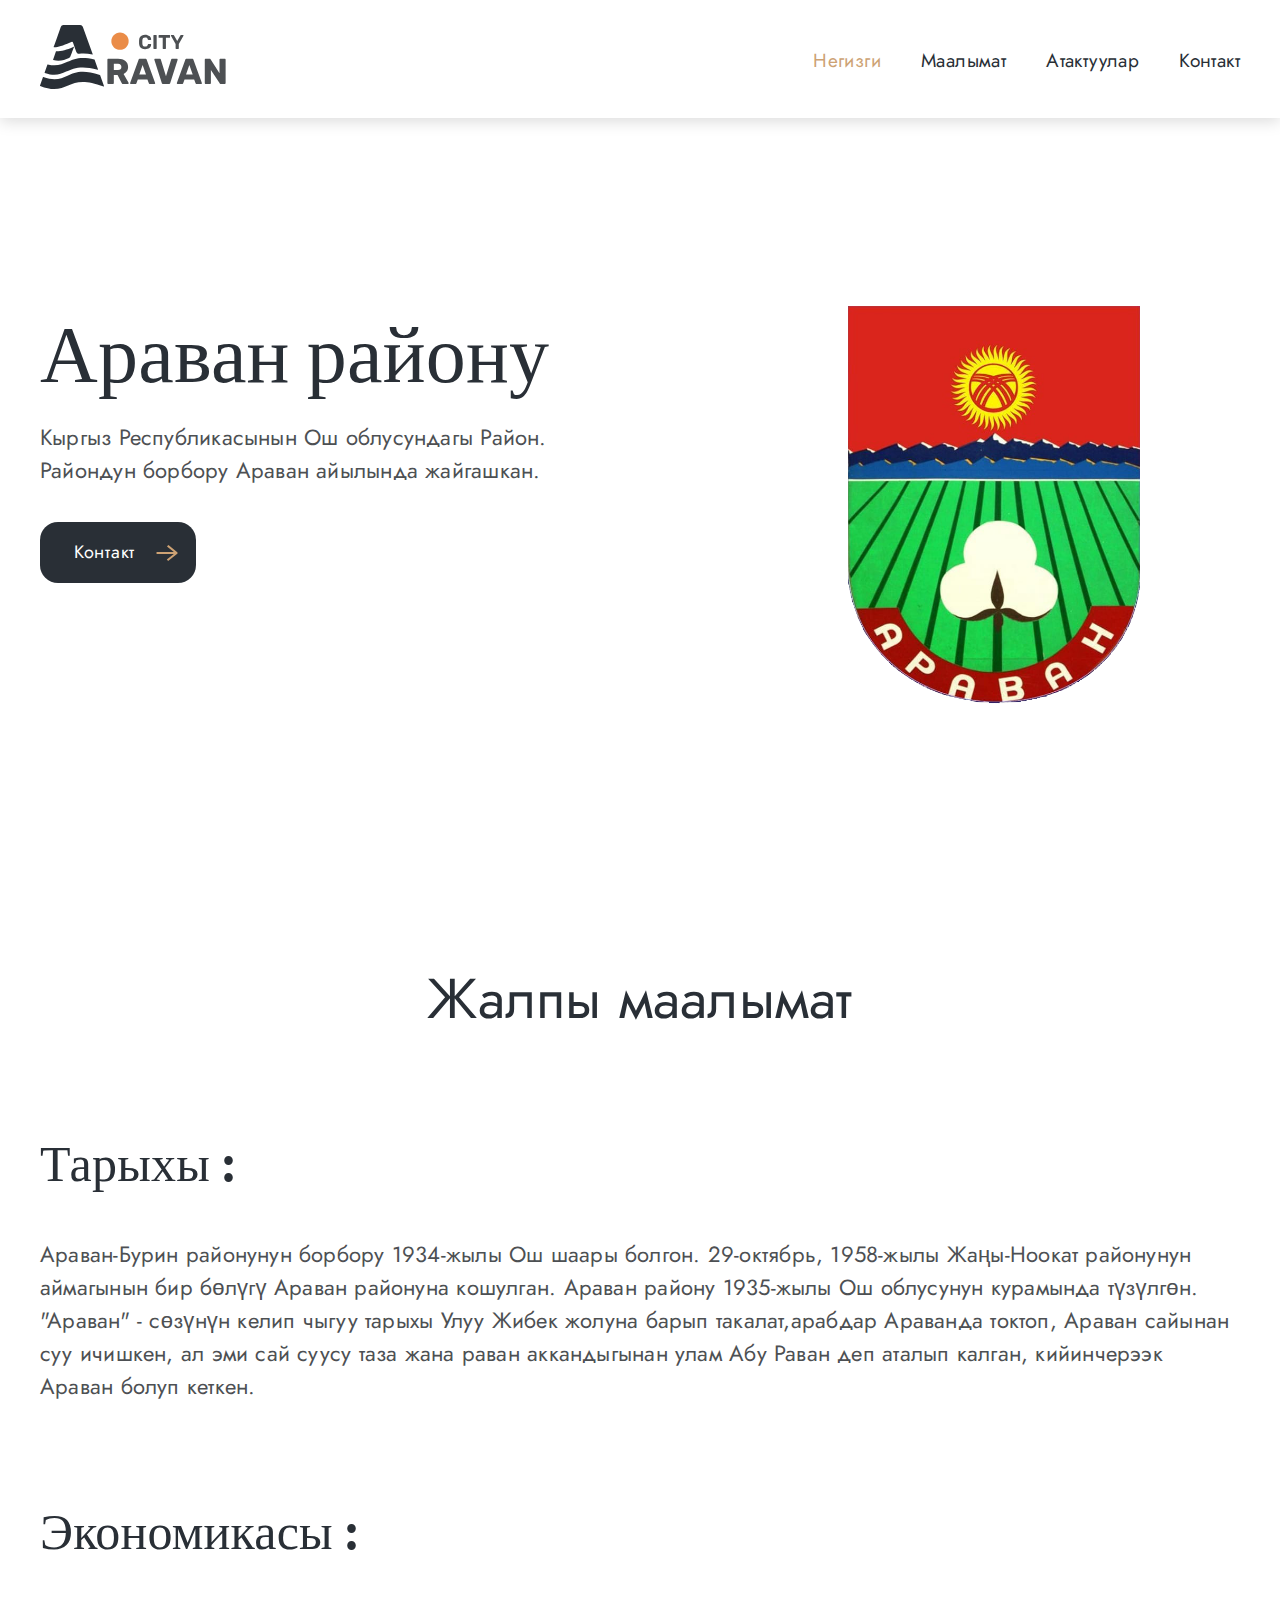
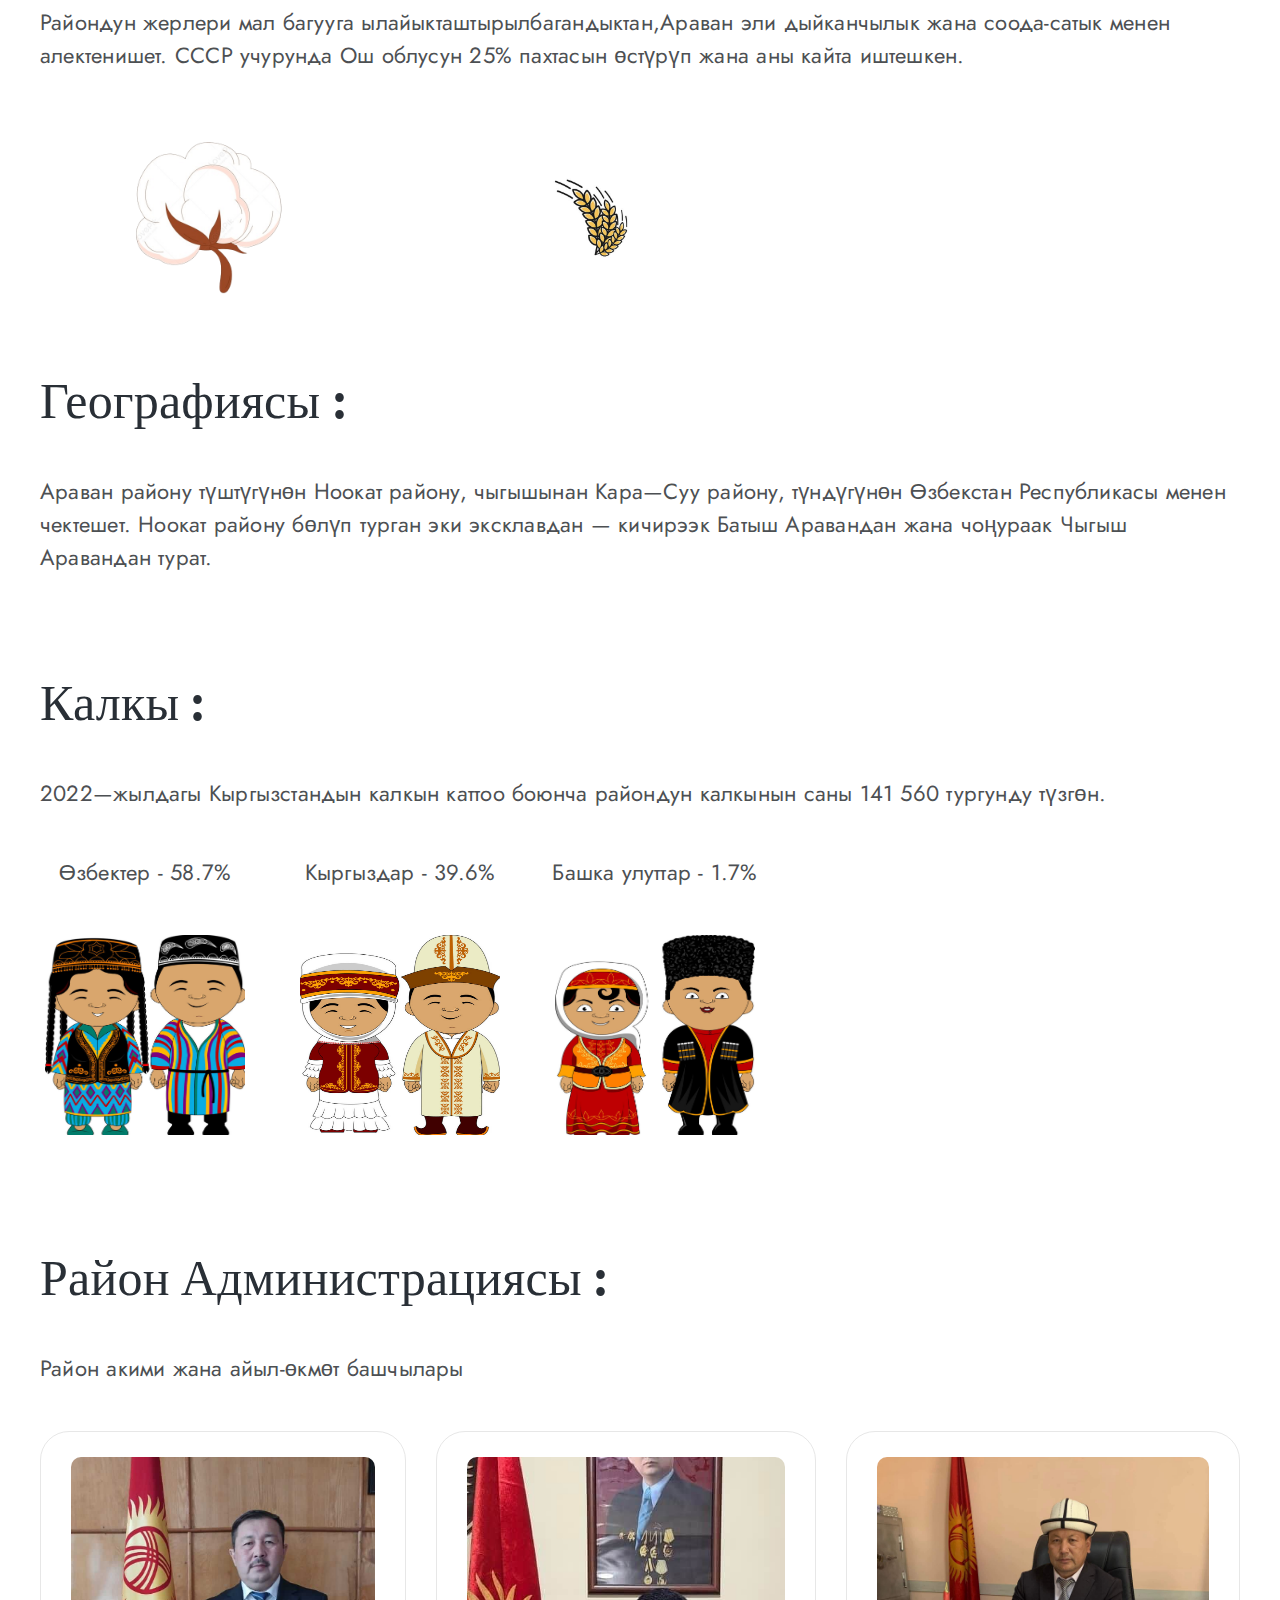
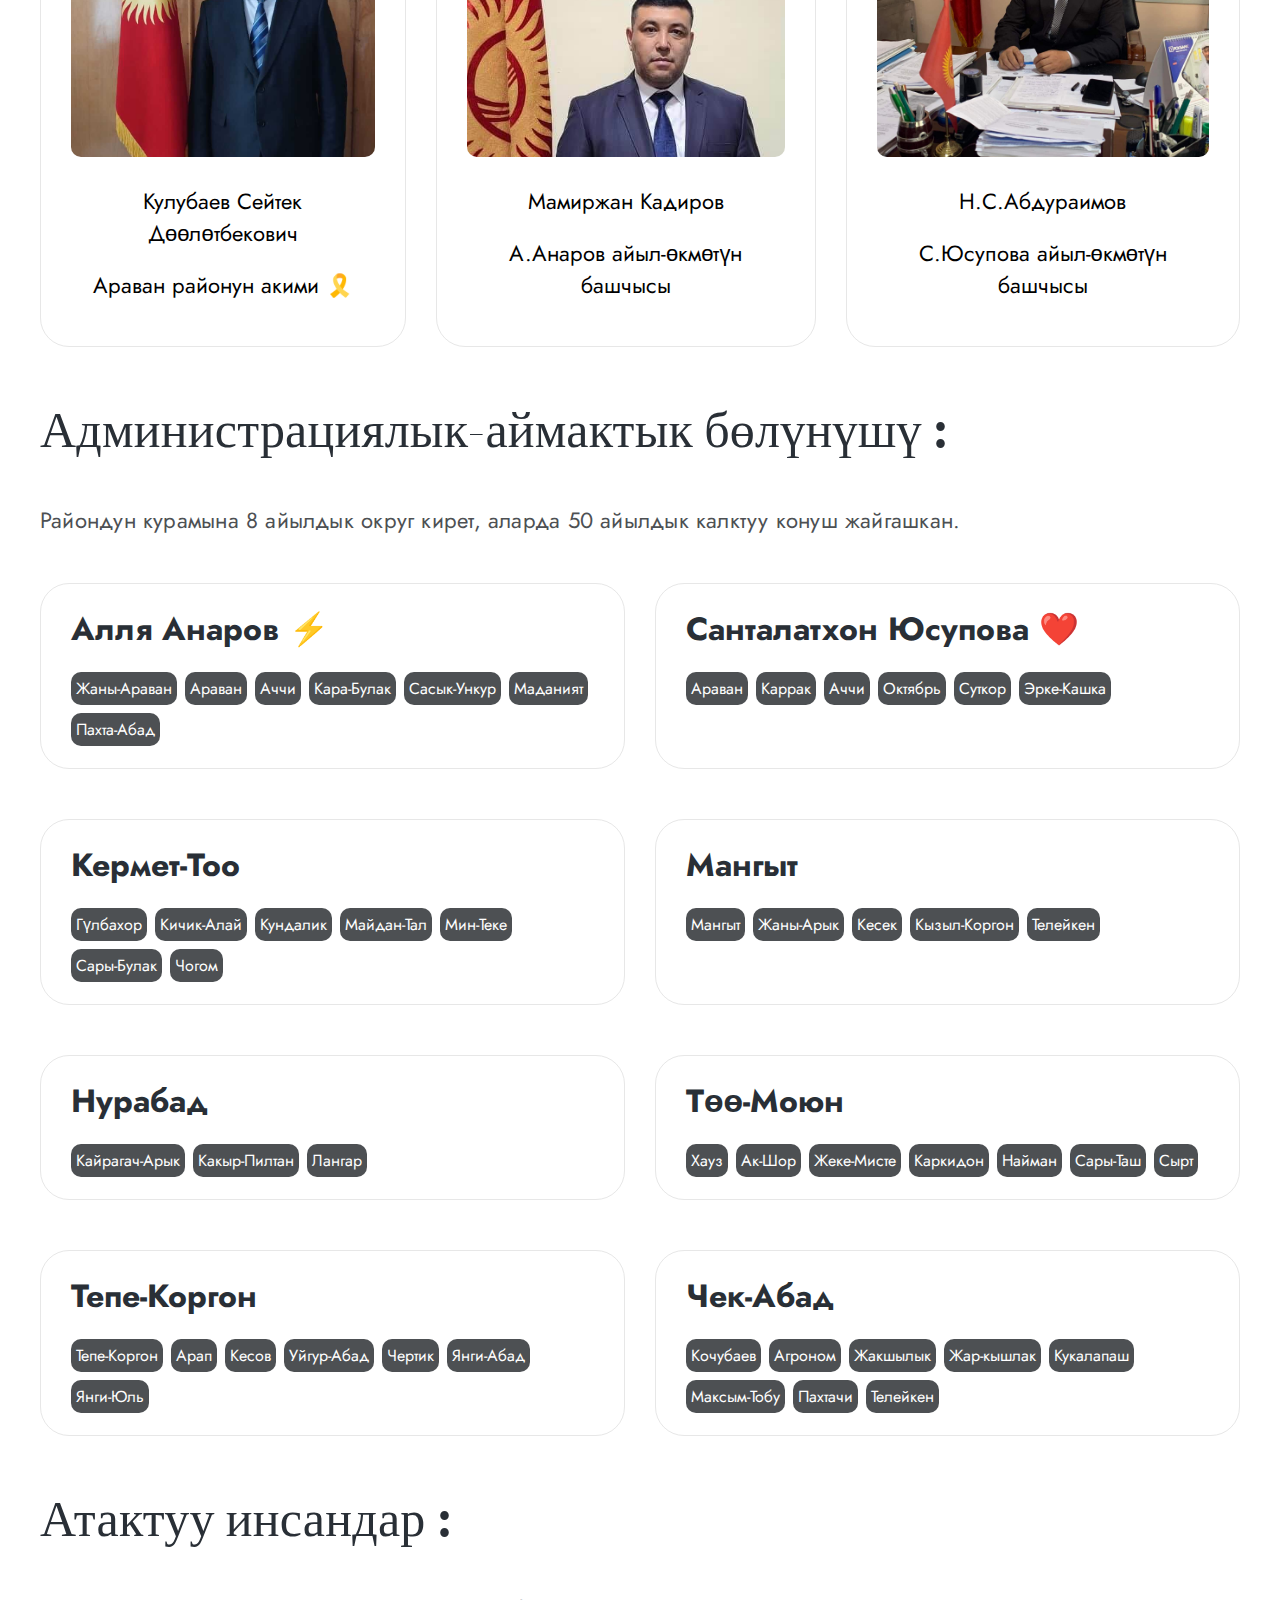
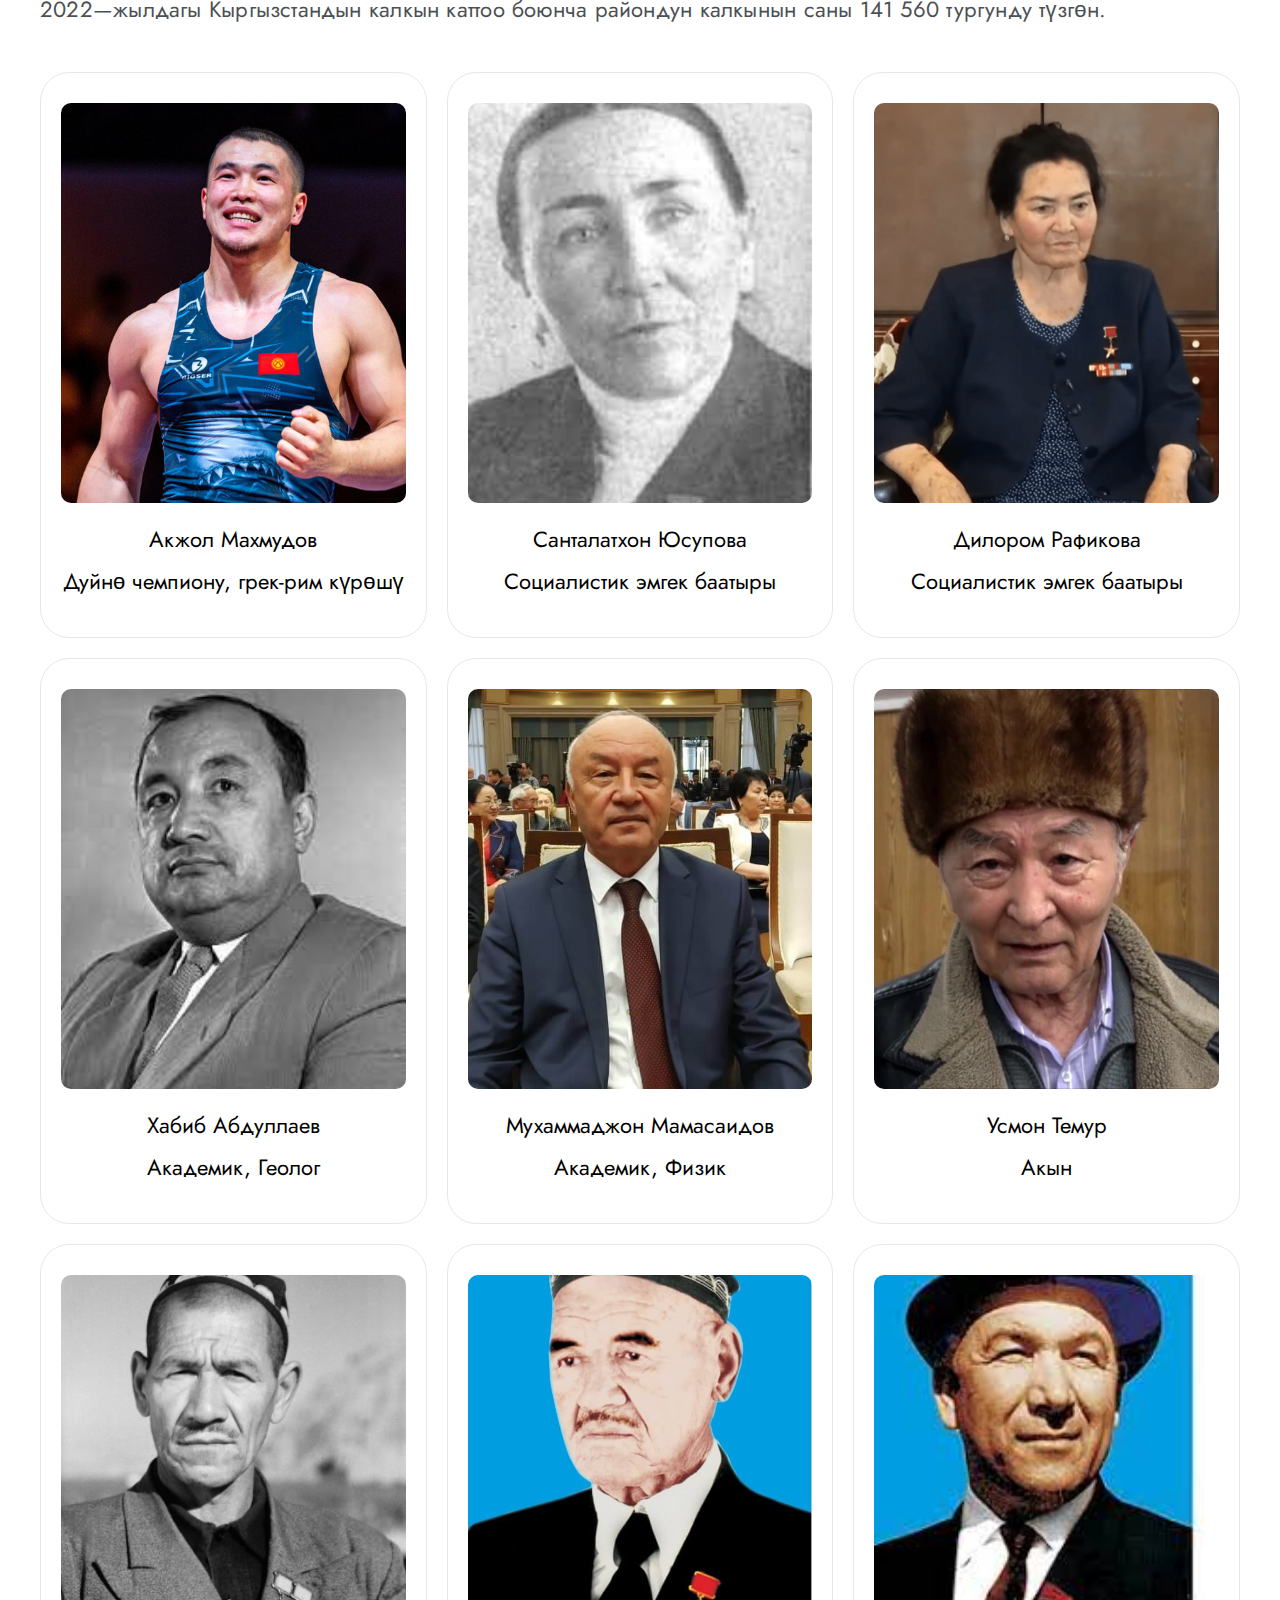
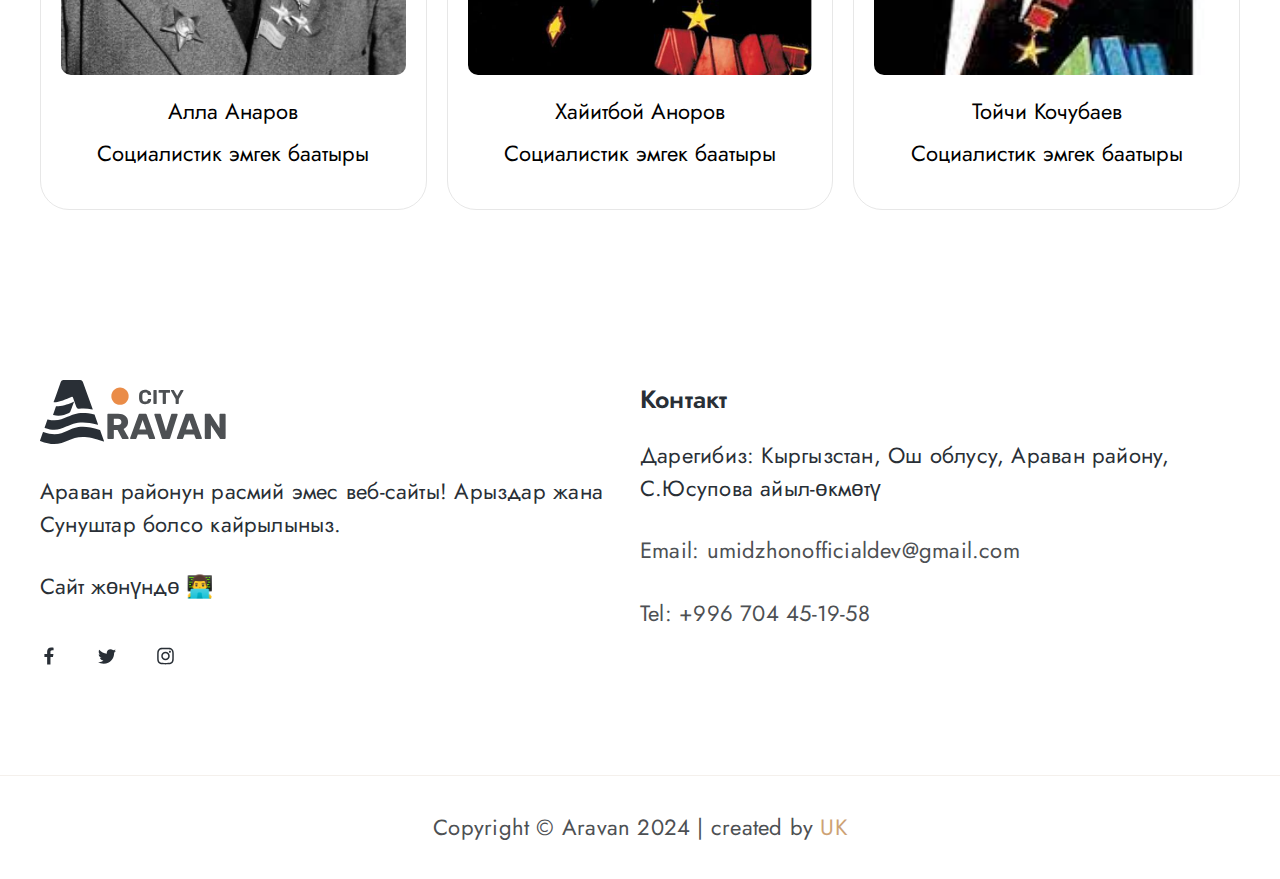
==== index.html @ 2b7b0b2b "Aravan Web Site Version 1.0.0" ====
<!DOCTYPE html>
<html lang="en">

<head>
    <meta charset="UTF-8">
    <meta http-equiv="X-UA-Compatible" content="IE=edge">
    <meta name="viewport" content="width=device-width, initial-scale=1.0">
    <title>Араван району </title>
    <!--* CSS FILE START -->
    <link rel="stylesheet" href="./css/main.css">
    <link rel="stylesheet" href="./css/media.css">
    <!--* CSS FILE END -->
    <!--* FONT LINK START -->
    <link rel="preconnect" href="https://fonts.googleapis.com">
    <link rel="preconnect" href="https://fonts.gstatic.com" crossorigin>
    <link href="https://fonts.googleapis.com/css2?family=DM+Serif+Display&family=Jost&display=swap" rel="stylesheet">
    <!--* FONT LINK END -->
    <!--* FONTAWESOME LINK START -->
    <link rel="stylesheet" href="https://cdnjs.cloudflare.com/ajax/libs/font-awesome/6.1.1/css/all.min.css"
        integrity="sha512-KfkfwYDsLkIlwQp6LFnl8zNdLGxu9YAA1QvwINks4PhcElQSvqcyVLLD9aMhXd13uQjoXtEKNosOWaZqXgel0g=="
        crossorigin="anonymous" referrerpolicy="no-referrer" />
    <!--* FONTAWESOME LINK END -->

</head>

<body>

    <!--* HEADER SECTION START -->
    <section class="header">
        <div class="container">
            <div class="navbar">
                <a href="#" class="navbar__logo">
                    <img src="./images/header/Aravan-City-Logo-By-UK-New-2.svg" alt="Logo...">
                </a>
                <i class="fa-solid fa-bars-staggered navbar__open-icon"></i>
                <ul class="nav">
                    <i class="fa-solid fa-chevron-left navbar__close-icon"></i>
                    <li class="nav__item"><a href="#home" class="nav__link active">Негизги</a></li>
                    <li class="nav__item"><a href="#about" class="nav__link">Маалымат</a></li>
                    <li class="nav__item"><a href="#popular" class="nav__link">Атактуулар</a></li>
                    <li class="nav__item"><a href="#aloqa" class="nav__link">Контакт</a></li>
                </ul>
            </div>
        </div>
    </section>
    <!--* HEADER SECTION END -->

    <!--* HERO SECTION START -->
    <section class="hero" id="home">
        <div class="container">
            <div class="hero__content">
                <div class="hero__info">
                    <h1 class="hero__title">Араван району</h1>
                    <p class="hero__description">
                        Кыргыз Республикасынын Ош облусундагы Район. <br> Райондун борбору Араван айылында жайгашкан.
                    </p>
                    <a href="#aloqa" class="hero__button">
                        <span>Контакт</span>
                        <img src="./images/services/arrow-icon.svg" alt="Араван контакты">
                    </a>
                </div>
                <div class="hero__image">
                    <img src="/images/hero/Aravan-Logo.png" alt="Араван району, Араванский район, C.Юсупова">
                </div>
            </div>
        </div>
    </section>
    <!--* HERO SECTION END -->

    <!--* ABOUT SECTION START -->
    <section class="about" id="about">
        <div class="container">
            <div class="about__content">
                <h2 class="about__section-title">Жалпы маалымат</h2>
                <div class="about__main">

                    <div class="about__info">
                        <h2 class="about__title">Тарыхы : </h2>
                        <p class="about__description">
                            Араван-Бурин районунун борбору 1934-жылы Ош шаары болгон. 29-октябрь, 1958-жылы Жаңы-Ноокат районунун аймагынын бир бөлүгү Араван районуна кошулган.
                            Араван району 1935-жылы Ош облусунун курамында түзүлгөн.
                            "Араван" - сөзүнүн келип чыгуу тарыхы Улуу Жибек жолуна барып такалат,арабдар Араванда токтоп, Араван сайынан суу ичишкен, ал эми сай суусу таза жана раван аккандыгынан улам Абу Раван деп аталып калган, кийинчерээк Араван болуп кеткен.
                        </p>
                    </div>
                    <div class="about__info">
                        <h2 class="about__title">Экономикасы : </h2>
                        <p class="about__description">
                            Райондун жерлери мал багууга ылайыкташтырылбагандыктан,Араван эли дыйканчылык жана соода-сатык менен алектенишет. СССР учурунда Ош облусун 25% пахтасын өстүрүп жана аны кайта иштешкен.
                        </p>
                        <div class="about__info-items">
                            <div class="about__info-item">
                                <img src="./images/about/paxta.png" alt="Араван пахта">
                            </div>
                            <div class="about__info-item">
                                <img src="./images/about/bugdoy.jpg" alt="Араван буудай">
                            </div>
                        </div>
                    </div>
                    <div class="about__info">
                        <h2 class="about__title">Географиясы : </h2>
                        <p class="about__description">
                            Араван району түштүгүнөн Ноокат району, чыгышынан Кара—Суу району, түндүгүнөн Өзбекстан Республикасы менен чектешет.
                            Ноокат району бөлүп турган эки эксклавдан — кичирээк Батыш Аравандан жана чоңураак Чыгыш Аравандан турат.
                        </p>
                    </div>
                    <div class="about__info">
                        <h2 class="about__title">Калкы : </h2>
                        <p class="about__description">
                            2022—жылдагы Кыргызстандын калкын каттоо боюнча райондун калкынын саны 141 560 тургунду түзгөн.
                        </p>
                        <div class="about__info-items about__info-items--nations">
                            <div class="about__info-item">
                                <p class="about__description">Өзбектер - 58.7%</p>
                                <img src="./images/about/uzbek.jpeg" alt="Араван району Өзбектер, улуттук курам">
                            </div>
                            <div class="about__info-item">
                                <p class="about__description">Кыргыздар - 39.6%</p>
                                <img src="./images/about/kyrgyz.jpeg" alt="Араван району Кыргыздар, улуттук курам">
                            </div>
                            <div class="about__info-item">
                                <p class="about__description">Башка улуттар - 1.7%</p>
                                <img src="./images/about/azer.jpeg" alt="Араван району Башка улуттар, улуттук курам">
                            </div>
                        </div>
                       
                    </div>
                    <div class="about__info">
                        <h2 class="about__title">Район Администрациясы : </h2>
                        <p class="about__description">
                            Район акими жана айыл-өкмөт башчылары
                        </p>
                        <div class="about__info-items__bosses">
                            <div class="about__info-item__boss about__info-item__boss--big">
                                <img src="./images/about/Kulubaev-Seitek.jpg" alt="Араван акими Сейтек Кулубаев Аким Араванского района">
                                <p class="about__description-boss">Кулубаев Сейтек Дөөлөтбекович</p>
                                <p class="about__description-boss">Араван районун акими 🎗️</p>
                            </div>
                            <div class="about__info-item__boss">
                                <img src="./images/about/Mamirzhan-Kadirov.jpg" alt="Араван району А.Анаров айыл-өкмөтүн башчысы Мамиржан Кадиров">
                                <p class="about__description-boss">Мамиржан Кадиров</p>
                                <p class="about__description-boss">А.Анаров айыл-өкмөтүн башчысы </p>
                            </div>
                            <div class="about__info-item__boss">
                                <img src="./images/about/N.S.Abduraimov.jpg" alt="Араван району С.Юсупова айыл-өкмөтүн башчысы Н.С.Абдураимов ">
                                <p class="about__description-boss">Н.С.Абдураимов</p>
                                <p class="about__description-boss">С.Юсупова айыл-өкмөтүн башчысы </p>
                            </div>
                            
                        </div>
                       
                    </div>
                    <div class="about__info">
                        <h2 class="about__title">Администрациялык-аймактык бөлүнүшү : </h2>
                        <p class="about__description">
                            Райондун курамына 8 айылдык округ кирет, аларда 50 айылдык калктуу конуш жайгашкан.
                        </p>
                        <div class="about__info-cards">
                            <div class="about__info-card">
                                <h3>Алля Анаров ⚡ </h3>
                                <div class="about__info-card__items">
                                    <span class="about__info-card__item">Жаны-Араван</span>
                                    <span class="about__info-card__item">Араван</span>
                                    <span class="about__info-card__item">Аччи</span>
                                    <span class="about__info-card__item">Кара-Булак</span>
                                    <span class="about__info-card__item">Сасык-Ункур</span>
                                    <span class="about__info-card__item">Маданият</span>
                                    <span class="about__info-card__item">Пахта-Абад</span>
                                </div>
                            </div>
                            <div class="about__info-card">
                                <h3>Cанталатхон Юсупова ❤️</h3>
                                <div class="about__info-card__items">
                                    <span class="about__info-card__item">Араван</span>
                                    <span class="about__info-card__item">Каррак</span>
                                    <span class="about__info-card__item">Аччи</span>
                                    <span class="about__info-card__item">Октябрь</span>
                                    <span class="about__info-card__item">Суткор</span>
                                    <span class="about__info-card__item">Эрке-Кашка</span>
                                </div>
                            </div>
                            <div class="about__info-card">
                                <h3>Кермет-Тоо </h3>
                                <div class="about__info-card__items">
                                    <span class="about__info-card__item">Гүлбахор</span>
                                    <span class="about__info-card__item">Кичик-Алай</span>
                                    <span class="about__info-card__item">Кундалик</span>
                                    <span class="about__info-card__item">Майдан-Тал</span>
                                    <span class="about__info-card__item">Мин-Теке</span>
                                    <span class="about__info-card__item">Сары-Булак</span>
                                    <span class="about__info-card__item">Чогом</span>
                                </div>
                            </div>
                            <div class="about__info-card">
                                <h3>Мангыт</h3>
                                <div class="about__info-card__items">
                                    <span class="about__info-card__item">Мангыт</span>
                                    <span class="about__info-card__item">Жаны-Арык</span>
                                    <span class="about__info-card__item">Кесек</span>
                                    <span class="about__info-card__item">Кызыл-Коргон</span>
                                    <span class="about__info-card__item">Телейкен</span>
                                </div>
                            </div>
                            <div class="about__info-card">
                                <h3>Нурабад</h3>
                                <div class="about__info-card__items">
                                    <span class="about__info-card__item">Кайрагач-Арык</span>
                                    <span class="about__info-card__item">Какыр-Пилтан</span>
                                    <span class="about__info-card__item">Лангар</span>
                                </div>
                            </div>
                            <div class="about__info-card">
                                <h3>Төө-Моюн</h3>
                                <div class="about__info-card__items">
                                    <span class="about__info-card__item">Хауз</span>
                                    <span class="about__info-card__item">Ак-Шор</span>
                                    <span class="about__info-card__item">Жеке-Мисте</span>
                                    <span class="about__info-card__item">Каркидон</span>
                                    <span class="about__info-card__item">Найман</span>
                                    <span class="about__info-card__item">Сары-Таш</span>
                                    <span class="about__info-card__item">Сырт</span>
                                </div>
                            </div>
                            <div class="about__info-card">
                                <h3>Тепе-Коргон</h3>
                                <div class="about__info-card__items">
                                    <span class="about__info-card__item">Тепе-Коргон</span>
                                    <span class="about__info-card__item">Арап</span>
                                    <span class="about__info-card__item">Кесов</span>
                                    <span class="about__info-card__item">Уйгур-Абад</span>
                                    <span class="about__info-card__item">Чертик</span>
                                    <span class="about__info-card__item">Янги-Абад</span>
                                    <span class="about__info-card__item">Янги-Юль</span>
                                </div>
                            </div>
                            <div class="about__info-card">
                                <h3> Чек-Абад</h3>
                                <div class="about__info-card__items">
                                    <span class="about__info-card__item">Кочубаев</span>
                                    <span class="about__info-card__item">Агроном</span>
                                    <span class="about__info-card__item">Жакшылык</span>
                                    <span class="about__info-card__item">Жар-кышлак</span>
                                    <span class="about__info-card__item">Кукалапаш</span>
                                    <span class="about__info-card__item">Максым-Тобу</span>
                                    <span class="about__info-card__item">Пахтачи</span>
                                    <span class="about__info-card__item">Телейкен</span>
                                </div>
                            </div>
                        </div>
                       
                    </div>
                    <div class="about__info" id="popular">
                        <h2 class="about__title">Атактуу инсандар : </h2>
                        <p class="about__description">
                            2022—жылдагы Кыргызстандын калкын каттоо боюнча райондун калкынын саны 141 560 тургунду түзгөн.
                        </p>
                        
                        <div class="about__info-items__populars">
                            <div class="about__info-item__popular">
                                <img src="./images/about/akzhol-mahmudov.jpg" alt="Араван району Акжол Махмудов">
                                <p class="about__description-popular">Акжол Махмудов</p>
                                <p class="about__description-popular">Дуйнө чемпиону, грек-рим күрөшү</p>
                            </div>
                            <div class="about__info-item__popular">
                                <img src="./images/about/s.yusupova.jpeg" alt="Араван району Санталатхон Юсупова">
                                <p class="about__description-popular">Санталатхон Юсупова</p>
                                <p class="about__description-popular">Социалистик эмгек баатыры</p>
                            </div>
                            <div class="about__info-item__popular">
                                <img src="./images/about/Dilorom Rafiqova.png" alt="Араван району Дилором Рафикова">
                                <p class="about__description-popular">Дилором Рафикова</p>
                                <p class="about__description-popular">Социалистик эмгек баатыры</p>
                            </div>
                            <div class="about__info-item__popular">
                                <img src="./images/about/xabib-abdullaevv.jpeg" alt="Хабиб Абдуллаев">
                                <p class="about__description-popular">Хабиб Абдуллаев</p>
                                <p class="about__description-popular">Академик, Геолог</p>
                            </div>
                            <div class="about__info-item__popular">
                                <img src="./images/about/Mamasaidov.jpg" alt="Мамасаидов Мухаммаджон">
                                <p class="about__description-popular">Мухаммаджон Мамасаидов</p>
                                <p class="about__description-popular">Академик, Физик</p>
                            </div>
                            <div class="about__info-item__popular">
                                <img src="./images/about/Usmon Temur.jpg" alt="Усмон Темур">
                                <p class="about__description-popular">Усмон Темур</p>
                                <p class="about__description-popular">Акын</p>
                            </div>
                            <div class="about__info-item__popular">
                                <img src="./images/about/Alla-Anarov.jpg" alt="Алля Анаров">
                                <p class="about__description-popular">Алла Анаров</p>
                                <p class="about__description-popular">Социалистик эмгек баатыры</p>
                            </div>
                            <div class="about__info-item__popular">
                                <img src="./images/about/X.Anorov.jpg" alt="Хайитбой Анаров">
                                <p class="about__description-popular">Хайитбой Аноров</p>
                                <p class="about__description-popular">Социалистик эмгек баатыры</p>
                            </div>
                            <div class="about__info-item__popular">
                                <img src="./images/about/Kochubaev.jpeg" alt="Тойчи Кочубаев">
                                <p class="about__description-popular">Тойчи Кочубаев</p>
                                <p class="about__description-popular">Социалистик эмгек баатыры</p>
                            </div>
                        
                            
                        </div>
                       
                    </div>

                </div>
            </div>
        </div>
    </section>
    <!--* ABOUT SECTION END -->


    <!--* FOOTER SECTION START -->
    <section class="footer" id="aloqa">
        <div class="footer__content">
            <div class="container">
                <div class="footer__main">
                    <div class="footer__item footer__item--large">
                        <a href="#" class="footer__logo">
                            <img src="./images/header/Aravan-City-Logo-By-UK-New-2.svg" alt="Араван району Араванский район Ош">
                        </a>
                        <p class="footer__item-text">
                            Араван районун расмий эмес веб-сайты!
                            Арыздар жана Сунуштар болсо кайрылыныз.
                        </p>
                        <a class="footer__dev" href="./pages/about.html">
                            Сайт жөнүндө 👨‍💻
                        </a>
                        <div class="footer__social-icons">
                            <a href="#" class="footer__social-icon">
                                <img src="./images/footer/facebook-icon.svg" alt="icon...">
                            </a>
                            <a href="#" class="footer__social-icon">
                                <img src="./images/footer/twitter-icon.svg" alt="icon...">
                            </a>
                            <a href="#" class="footer__social-icon">
                                <img src="./images/footer/instagram-icon.svg" alt="icon...">
                            </a>
                        </div>
                    </div>

                    <div class="footer__item footer__item--large">
                        <h3 class="footer__item-title">Контакт</h3>
                        <a href="https://www.google.com/maps/place/%D0%90%D1%80%D0%B0%D0%B2%D0%B0%D0%BD%D1%81%D0%BA%D0%B8%D0%B9+%D1%80%D0%B0%D0%B9%D0%BE%D0%BD/@40.4603514,72.4388694,11z/data=!3m1!4b1!4m6!3m5!1s0x38bc5b91f38a0ac7:0xda880d7b2bc78093!8m2!3d40.435113!4d72.4968189!16s%2Fm%2F03wfn9t?entry=ttu" class="footer__item-text">
                            Дарегибиз: Кыргызстан, Ош облусу, Араван району, C.Юсупова айыл-өкмөтү
                        </a>
                        <a class="footer__item-email" >Email: umidzhonofficialdev@gmail.com</a>
                        <a href="tel:+996704451958" class="footer__item-phone">Tel: +996 704 45-19-58</a>
                    </div>
                </div>
            </div>
            <div class="footer__bottom">
                <div class="container">
                    <h3 class="footer__bottom-text">
                        Copyright © Aravan 2024 | created by
                        <a href="https://github.com/umidzhondev">UK</a>
                    </h3>
                </div>
            </div>
        </div>
        </div>
    </section>
    <!--* FOOTER SECTION END -->



    <!--* JAVASCRIPT FILE START -->
    <script src="./js/main.js"></script>
    <!--* JAVASCRIPT FILE END -->
</body>

</html>
---- css/main.css ----
* {
  margin: 0;
  padding: 0;
  box-sizing: border-box;
}

/** Variables */
:root {
  /** Fonts */
  --font-DM-Serif-Display: "DM Serif Display", serif;
  --font-Jost: "Jost", sans-serif;
  /** Colors */
  --primary-color: #292f36;
  --secondary-color: #cda274;
  --gray-color: #4d5053;
  --white-color: #f4f0ec;
}

body,
html {
  overflow-x: hidden;
  scroll-behavior: smooth;
}

body {
  font-family: var(--font-Jost);
  font-size: 22px;
  font-weight: 400;
}

p,
span {
  font-weight: 400;
  font-size: 22px;
}

section {
  width: 100%;
}

a {
  text-decoration: none;
}

img {
  max-width: 100%;
  height: auto;
  cursor: pointer;
}

:is(i, a, button):hover {
  cursor: pointer;
}

[class*="__content"] {
  width: 100%;
  height: 100%;
}

.container {
  max-width: 1260px;
  width: 100%;
  padding-inline: 30px;
  margin: 0 auto;
}

/** Header Section Styles */
.header {
  padding: 15px 0;
  box-shadow: 0px 3px 15px rgba(0, 0, 0, 0.15);
}

.navbar {
  width: 100%;
  display: flex;
  align-items: center;
  justify-content: space-between;
  padding: 10px 0;
}

.navbar__logo {
  font-size: 32px;
  text-decoration: none;
  font-weight: 400;
  line-height: 30px;
  letter-spacing: 0.4px;
  color: var(--primary-color);
  transition: color 0.3s ease;
}

.nav {
  display: flex;
  align-items: center;
  justify-content: center;
}

.nav.open {
  left: 0;
}

.nav__item {
  margin-left: 40px;
  list-style-type: none;
}

.nav__link {
  text-decoration: none;
  font-weight: 400;
  font-size: 19px;
  line-height: 30px;
  letter-spacing: 0.4px;
  color: var(--primary-color);
  transition: color 0.3s ease;
}

.nav__link.active {
  color: var(--secondary-color);
}

.nav__link:hover,
.nav__link:active {
  cursor: pointer;
  color: #cda274;
}

.navbar__open-icon {
  display: none !important;
}

.navbar__close-icon {
  display: none !important;
}

/** Hero Section Styles */
.hero {
  padding: 188px 0 260px 0;
  background-size: 100% 100%;
  background-repeat: no-repeat;
}

.hero__content {
  display: flex;
  align-items: flex-start;
  justify-content: space-between;
}

.hero__info {
  width: 650px;
  display: flex;
  flex-direction: column;
  justify-content: center;
  align-items: flex-start;
}

.hero__title {
  font-size: 80px;
  font-weight: 400;
  line-height: 96px;
  letter-spacing: 0.22px;
  color: var(--primary-color);
  font-family: var(--font-DM-Serif-Display);
  margin-bottom: 19px;
}

.hero__description {
  font-weight: 400;
  font-size: 22px;
  line-height: 33px;
  color: var(--gray-color);
  letter-spacing: 0.22px;
  margin-bottom: 35px;
}

.hero__button {
  display: flex;
  align-items: center;
  justify-content: center;
  text-decoration: none;
  padding: 17px 17px 17px 34px;
  background-color: var(--primary-color);
  color: #fff;
  border-radius: 18px;
  gap: 20px;
  transition: opacity 0.3s ease;
}

.hero__button span {
  font-weight: 400;
  font-size: 18px;
  line-height: 27px;
  letter-spacing: 0.72px;
  transition: color 0.3s ease;
}

.hero__button:hover {
  opacity: 0.8;
}
.hero__image {
  display: flex;
  align-items: center;
  justify-content: center;
  margin-right: 100px;
  flex-direction: column;
}
.hero__image img {
  height: 400px;
}
.hero__image--dev img{
    border-radius: 10px;
    margin-bottom: 20px;
}

/** Services Section Styles */
.services {
  padding: 170px 0;
}

.services__cards {
  width: 100%;
  display: grid;
  grid-template-columns: repeat(auto-fit, minmax(16rem, 1fr));
  justify-content: space-between;
  grid-gap: 90px;
}

.services__card {
  display: flex;
  align-items: center;
  justify-content: center;
  flex-direction: column;
  text-align: center;
}

.services__card-title {
  font-weight: 400;
  font-size: 25px;
  line-height: 39px;
  text-align: center;
  letter-spacing: 0.22px;
  font-family: var(--font-DM-Serif-Display);
  margin-bottom: 17px;
  color: var(--primary-color);
}

.services__card-description {
  font-weight: 400;
  font-size: 22px;
  line-height: 33px;
  text-align: center;
  letter-spacing: 0.22px;
  color: var(--gray-color);
  margin-bottom: 35px;
}

.services__card-button {
  display: flex;
  align-items: center;
  justify-content: center;
  padding: 14px 20px 14px 20px;
  border-radius: 15px;
  gap: 8px;
  transition: all 0.3s ease;
}

.services__card-button a {
  font-weight: 400;
  font-size: 18px;
  line-height: 27px;
  color: var(--gray-color);
  text-align: center;
  letter-spacing: 0.36px;
  transition: color 0.3s ease;
}

.services__card-button:hover {
  background-color: var(--primary-color);
}

.services__card-button:hover span {
  color: #fff;
}

/** About Section Styles */
.about {
  padding-bottom: 140px;
}

.about__content {
  display: flex;
  flex-direction: column;
  align-items: center;
  justify-content: center;
}
.about__section-title {
  text-align: center;
  font-size: 56px;
  line-height: 65px;
  font-weight: 400;
  color: var(--primary-color);
  letter-spacing: 0.22px;
  margin-bottom: 42px;
  font-family: var(--font-Jost);
  margin-bottom: 100px;
}

.about__main {
  width: 100%;
  display: flex;
  justify-content: space-between;
  flex-direction: column;
  gap: 20px;
}

.about__info {
  display: flex;
  align-items: flex-start;
  justify-content: center;
  flex-direction: column;
  flex: 1;
  margin-bottom: 30px;
}

.about__title {
  font-size: 50px;
  line-height: 65px;
  font-weight: 400;
  color: var(--primary-color);
  letter-spacing: 0.22px;
  margin-bottom: 42px;
  font-family: var(--font-DM-Serif-Display);
}

.about__description {
  font-weight: 400;
  font-size: 22px;
  line-height: 33px;
  color: var(--gray-color);
  letter-spacing: 0.22px;
  margin-bottom: 46px;
}

.about__contact {
  display: flex;
  align-items: center;
  justify-content: center;
  margin-bottom: 50px;
  gap: 20px;
}

.about__contact-icon {
  width: 93px;
  height: 93px;
  border-radius: 50%;
  background-color: var(--white-color);
  display: flex;
  align-items: center;
  justify-content: center;
}

.about__contact-texts {
  display: flex;
  align-items: flex-start;
  flex-direction: column;
}

.about__contact-texts h5 {
  font-weight: 400;
  font-size: 24px;
  line-height: 36px;
  letter-spacing: 0.22px;
  color: var(--gray-color);
}

.about__contact-texts span {
  font-weight: 400;
  font-size: 22px;
  line-height: 33px;
  color: var(--gray-color);
  letter-spacing: 0.22px;
}

.about__button {
  display: flex;
  align-items: center;
  justify-content: center;
  gap: 16px;
  border-radius: 18px;
  padding: 21px 21px 21px 34px;
  background-color: var(--primary-color);
  transition: opacity 0.3s ease;
}

.about__button span {
  color: #ffff;
  font-weight: 400;
  font-size: 18px;
  line-height: 27px;
  letter-spacing: 0.72px;
}

.about__button:hover {
  opacity: 0.8;
}

.about__imgbox {
  display: flex;
}
.about__info-items {
  display: flex;
  align-items: center;
  justify-content: center;
  text-align: center;
  gap: 45px;
  width: 60%;
}
.about__info-items--nations{
    margin-bottom: 60px;
}
.about__info-item{
    display: flex;
    flex:1;
    align-items: center;
    flex-direction: column;
}
.about__info-item img{
    height: 200px;
    width: 200px;
}
.about__info-cards{
    width: 100%;
    display: flex;
    align-items: stretch;
    justify-content: space-between;
    gap: 50px 30px;
    flex-wrap: wrap;
}
.about__info-card{
    display: flex;
    flex-direction: column;
    padding: 22px 30px;
    border: 1px solid #e7e7e7;
    border-radius: 29px;
    flex: 1 0 45%;
} 
.about__info-card h3{
    color: var(--primary-color);
    font-size: 32px;
    margin-bottom: 20px;
}
.about__info-card__items{
    width: 100%;
    display: flex;
    flex-wrap: wrap;
    gap: 8px;
}
.about__info-card__item{
    padding: 5px;
    font-size: 16px;
    background-color: var(--gray-color);
    border-radius: 10px;
    color: #fff;
}
.about__info-items__bosses{
    width: 100%;
    display: flex;
    align-items: center;
    gap: 30px;
}
.about__info-item__boss{
    padding: 25px 30px;
    border-radius: 10px;
    border: 1px solid #e7e7e7;
    border-radius: 29px;
    text-align: center;
}
.about__info-item__boss img{
    height: 300px;
    width: 100%;
    object-fit: cover;
    border-radius: 10px;
}
.about__description-boss{
    margin: 20px 0;
}
.about__info-items__populars{
    width: 100%;
    display: flex;
    align-items: center;
    justify-content: space-between;
    gap: 20px;
    flex-wrap: wrap;
}
.about__info-item__popular{
    display: flex;
    align-items: center;
    justify-content: center;
    flex-direction: column;
    border: 1px solid #e7e7e7;
    border-radius: 29px;
    padding: 30px 20px;
    flex: 1 0 30%;
}
.about__info-item__popular img{
    height:400px;
    width: 100%;
    object-fit: cover;
    margin-bottom: 20px;
    border-radius: 10px;
}
.about__description-popular{
    margin-bottom: 10px;
}
/** Blog Section Styles */
.blog {
  margin-bottom: 140px;
}

.blog__content {
  display: flex;
  align-items: center;
  justify-content: center;
  flex-direction: column;
}

.blog__header {
  display: flex;
  align-items: center;
  justify-content: center;
  flex-direction: column;
  width: 590px;
  margin: 0 auto;
  margin-bottom: 70px;
}

.blog__title {
  font-weight: 400;
  font-size: 1.4;
  line-height: 62px;
  color: var(--primary-color);
  text-align: center;
  letter-spacing: 0.22px;
  margin-bottom: 21px;
  font-family: var(--font-DM-Serif-Display);
}

.blog__subtitle {
  font-weight: 400;
  font-size: 22px;
  line-height: 33px;
  color: var(--gray-color);
  text-align: center;
  letter-spacing: 0.22px;
}

.blog__cards {
  width: 100%;
  display: grid;
  grid-template-columns: repeat(auto-fit, minmax(19rem, 1fr));
  grid-gap: 40px 20px;
}

.blog__card {
  padding: 21px;
  display: flex;
  justify-content: flex-start;
  flex-direction: column;
  border: 1px solid #e7e7e7;
  border-radius: 62px;
}

.blog__card-imgbox {
  border-radius: 45px 45px 0px 0px;
  overflow: hidden;
  position: relative;
  height: 296px;
  margin-bottom: 15px;
}

.blog__card-imgbox img {
  width: 100%;
  height: 100%;
  object-fit: cover;
  transition: 0.3s ease-in-out;
}

.blog__card-imgbox img:hover {
  transform: scale(1.25);
}

.blog__card-imgbox span {
  position: absolute;
  bottom: 29px;
  left: 24px;
  background-color: #fff;
  border-radius: 8px 8px 8px 0px;
  padding: 8px;
  font-weight: 400;
  font-size: 16px;
  line-height: 24px;
  color: var(--gray-color);
  letter-spacing: 0.22px;
}

.blog__card-info {
  width: 100%;
  display: flex;
  flex-direction: column;
}

.blog__card-title {
  font-weight: 400;
  font-size: 25px;
  line-height: 35px;
  color: var(--primary-color);
  letter-spacing: 0.5px;
  font-family: var(--font-DM-Serif-Display);
  margin-bottom: 20px;
}

.blog__card-footer {
  width: 100%;
  display: flex;
  align-items: center;
  justify-content: space-between;
}

.blog__card-date {
  font-weight: 400;
  font-size: 16px;
  line-height: 24px;
  letter-spacing: 0.22px;
  color: var(--gray-color);
}

.blog__card-button {
  width: 52px;
  height: 52px;
  border-radius: 50%;
  background-color: var(--white-color);
  display: flex;
  align-items: center;
  justify-content: center;
  transition: 0.3s ease;
  cursor: pointer;
}

.blog__card-button img {
  width: 7px;
  height: 16px;
}

.blog__card-button:hover {
  background-color: var(--secondary-color);
}

/** Footer Section Styles */
.footer__content {
  display: flex;
  flex-direction: column;
}

.footer__main {
  width: 100%;
  display: flex;
  align-items: flex-start;
  justify-content: space-between;
  padding-bottom: 110px;
}

.footer__item {
  display: flex;
  align-items: flex-start;
  flex-direction: column;
  flex: 1;
}

.footer__item.footer__item--large {
  flex: 1.5;
}

.footer__logo {
  margin-bottom: 23px;
}

.footer__item-text {
  font-weight: 400;
  font-size: 22px;
  line-height: 33px;
  color: var(--primary-color);
  letter-spacing: 0.22px;
  margin-bottom: 29px;
}

.footer__social-icons {
  display: flex;
  align-items: center;
  gap: 40px;
}

.footer__social-icon {
  width: 18px;
  display: flex;
  align-items: center;
  justify-content: center;
}

.footer__item-title {
  font-weight: 600;
  font-size: 25px;
  line-height: 38px;
  letter-spacing: 0.22px;
  font-family: var(--font-Jost);
  color: var(--primary-color);
  margin-bottom: 21px;
}

.footer__item-email,
.footer__item-phone,
.footer__item-link {
  font-weight: 400;
  font-size: 22px;
  color: var(--gray-color);
  line-height: 33px;
  letter-spacing: 0.22px;
  margin-bottom: 30px;
}

.footer__item-link {
  transition: 0.3s ease-out;
}

.footer__item-link:hover {
  text-decoration: 1px underline var(--primary-color);
}

.footer__bottom {
  display: flex;
  align-items: center;
  justify-content: center;
  width: 100%;
  border-top: 1px solid #f4f0ec;
}

.footer__bottom-text {
  padding: 35px 0;
  font-weight: 400;
  font-size: 22px;
  line-height: 33px;
  color: var(--gray-color);
  text-align: center;
  letter-spacing: 0.22px;
}
.footer__bottom-text a {
  color: var(--secondary-color);
}
.footer__bottom-text a:hover {
  text-decoration: 1px underline var(--secondary-color);
}
.footer__dev{
    color: #292f36 !important;
    margin-bottom: 45px;
    cursor: pointer;
}
---- css/media.css ----
/** Media Queryies */
@media only screen and (max-width:1200px) {
    .container {
        max-width: 95vw;
    }

    /** Services Section */
    .services__cards {
        grid-gap: 50px;
    }

    /** About Section */
    .about__imgbox {
        flex: 1;
    }

    .about__title {
        font-size: 43px;
        margin-bottom: 22px;
    }

    .about__description {
        margin-bottom: 20px;
    }

    .about__contact {
        margin-bottom: 30px;
    }

    .about__content {
        gap: 20px;
    }

    /** Blog Section */
    .brand {
        margin-bottom: 100px;
    }

    /** Review Section */
    .review__card-top {
        gap: 15px;
        margin-bottom: 15px;
        flex-direction: column;
    }

    .review__card-info {
        justify-content: center;
        align-items: center;
    }

    .review__card-imgbox {
        margin: 0 auto;
    }

    .review__card-description {
        text-align: center;
    }

    /** Portfolio Section */
    .portfolio {
        padding-bottom: 100px;
    }

    /** Statistic Section */
    .statistic__items {
        grid-template-columns: repeat(auto-fit, minmax(13rem, 1fr));
        grid-gap: 50px 0;
    }

    .statistic {
        padding: 120px 0;
    }

    /** Blog Section */
    .blog__cards {
        grid-template-columns: repeat(auto-fit, minmax(16rem, 1fr));
    }

    .blog__card-imgbox {
        height: 250px;
    }

}

@media only screen and (max-width: 992px) {

    /** Hero Section */
    .hero {
        padding: 160px 0 220px 0;
    }

    /** Services Section */
    .services {
        padding: 120px 0;
    }

    /** About Section */
    .about {
        padding-bottom: 120px;
    }

    .about__title {
        font-size: 40px;
        margin-bottom: 10px;
        line-height: 52px;
    }

    .about__contact {
        margin-bottom: 20px;
        gap: 10px;
    }

    .about__description {
        font-size: 20px;
        line-height: 30px;
    }

    /** Review Section */
    .review {
        margin-bottom: 100px;
    }

    .review__cards {
        flex-wrap: wrap;
    }

    .review__title {
        font-size: 40px;
    }

    .review__card {
        padding: 35px 30px 45px 30px;
        flex: 1 1 45%;
    }

    .review__content {
        padding: 80px 40px 100px 40px;
    }

    /** Portfolio Section */
    .portfolio__card-imgbox {
        height: 520px;
    }

    .portfolio__header {
        width: auto;
    }

    .portfolio__card-texts h3 {
        font-size: 20px;
    }

    /** Statistic Section */
    .statistic {
        padding: 80px 0;
        margin-bottom: 100px;
    }

    /** Blog Section */
    .blog {
        margin-bottom: 100px;
    }

    .blog__card-imgbox {
        height: 260px;
    }

    .blog__header {
        margin-bottom: 60px;
    }

    .blog__title {
        font-size: 40px;
        line-height: 1;
    }

    /** Contact Section */
    .contact__title {
        font-size: 40px;
        line-height: 68px;
    }

    /** Footer Section */
    .footer__main {
        flex-wrap: wrap;
        gap: 60px;
    }

}

@media only screen and (max-width:800px) {

    /** Header Section */
    .navbar__logo {
        width: 140px;
    }

    .nav__item {
        margin-left: 30px;
    }
}

@media only screen and (max-width:768px) {

    /** Header Section */
    .navbar__open-icon {
        display: block !important;
        font-size: 32px;
        color: var(--primary-color);
    }

    .navbar__close-icon {
        font-size: 28px;
        display: block !important;
        position: absolute;
        top: 50px;
        left: 50px;
        color: #fff;
        padding: 10px 18px;
        background: var(--secondary-color);
        border-radius: 10px;
    }

    .nav {
        z-index: 99;
        position: fixed;
        width: 100vw;
        height: 100%;
        flex-direction: column;
        left: 100%;
        top: 0;
        background-color: var(--primary-color);
    }

    .nav__item {
        margin: 10px 0;
    }

    .nav__link {
        font-size: 2rem;
        line-height: 1.5;
        color: #fff;
    }

    /** Hero Section */
    .hero {
        padding: 120px 0 160px 0;
    }

    .hero__info {
        width: 100%;
    }

    .hero__title {
        font-size: 58px;
        line-height: 78px;
    }

    /** Services Section */
    .services__cards {
        grid-template-columns: repeat(auto-fit, minmax(13rem, 1fr));
    }

    /** About Section */
    .about__button {
        padding: 16px 16px 16px 28px;
    }

    .about__content {
        flex-direction: column;
    }

    .about__contact-icon {
        width: 85px;
        height: 85px;
    }

    /** Blog Section */
    .brand {
        margin-bottom: 80px;
    }


    /** Review Section */
    .review {
        margin-bottom: 90px;
    }

    .review__title {
        font-size: 36px;
        width: auto;
        line-height: 50px;
    }

    .review__card {
        flex: auto;
    }

    .review__content {
        padding: 70px 40px 70px 40px;
    }

    /** Portfolio Section */
    .portfolio__title {
        font-size: 40px;
        line-height: 30px;
    }

    .portfolio__card-texts {
        width: 80%;
    }

    .portfolio__card-texts h3 {
        line-height: 32px;
    }

    .portfolio__header {
        margin-bottom: 50px;
    }

    .portfolio__card-imgbox {
        height: 400px;
    }

    /** Statistic Section */
    .statistic {
        margin-bottom: 70px;
    }

    /** Blog Section */
    .blog {
        margin-bottom: 70px;
    }

    .blog__header {
        margin-bottom: 60px;
        width: auto;
    }

    .blog__title {
        font-size: 36px;
        line-height: 1;
    }

    .blog__card {
        padding: 20px;
    }

    .blog__card-title {
        font-size: 22px;
        line-height: 33px;
    }

    /** Contact Section */
    .contact {
        margin-bottom: 100px;
    }

    .contact__button {
        padding: 18px;
    }

    .contact__content {
        border-radius: 55px;
        padding: 85px 0;
    }

    .contact__title {
        font-size: 36px;
        line-height: 50px;
    }

    /** Footer Section */
    .footer__main {
        gap: 20px 70px;
        padding-bottom: 45px;
    }

    .footer__logo {
        width: 145px;
        margin-bottom: 15px;
    }

}

@media only screen and (max-width:650px) {
    .blog__card {
        width: 350px;
        margin: 0 auto;
    }

    .blog__cards {
        grid-template-columns: repeat(auto-fit, minmax(19rem, 1fr));
        grid-gap: 25px;
    }
}

@media only screen and (max-width: 576px) {

    /** Header Section */
    .header {
        padding: 18px 0;
    }

    /** Hero Section */
    .hero {
        padding: 70px 0 100px 0;
    }

    .hero__title {
        font-size: 52px;
        line-height: 65px;
        margin-bottom: 14px;
    }

    .hero__description {
        font-size: 18px;
        margin-bottom: 28px;
    }

    .hero__button {
        padding: 14px 13px 14px 28px;
    }

    /** Services Section */
    .services {
        padding: 80px 0;
    }

    .services__card-title {
        font-size: 23px;
        margin-bottom: 12px;
    }

    .services__card-description {
        font-size: 20px;
        margin-bottom: 22px;
    }

    .services__card-button {
        padding: 12px 18px 12px 18px;
    }

    .services__card-button span {
        font-size: 18px;
        line-height: 23px;
    }

    /** About Section */
    .about {
        padding-bottom: 80px;
    }

    .about__button {
        padding: 13px 18px 13px 22px;
    }

    .about__title {
        font-size: 35px;
        line-height: 53px;
    }

    .about__description {
        font-size: 18px;
    }

    .about__contact-icon {
        width: 75px;
        height: 75px;
    }

    .about__contact-texts span,
    .about__contact-texts h5 {
        font-size: 18px;
    }

    /** Blog Section */
    .brand {
        margin-bottom: 60px;
    }

    /** Review Section */
    .review {
        margin-bottom: 70px;
    }

    .review__content {
        padding: 55px 20px 45px 20px;
        border-radius: 45px;
    }

    .review__title {
        font-size: 32px;
        line-height: 45px;
        margin-bottom: 34px;
    }

    .review__card {
        padding: 35px 20px 45px 20px;
    }

    .review__card-top {
        margin-bottom: 10px;
    }

    .review__card-title {
        font-size: 20px;
        line-height: 30px;
    }

    .review__card-address {
        font-size: 16px;
    }

    .review__card-imgbox {
        width: 70px;
        height: 70px;
    }

    .review__card-description {
        font-size: 18px;
    }

    /** Portfolio Section */
    .portfolio__title {
        font-size: 35px;
        line-height: 30px;
    }

    .portfolio__subtitle {
        font-size: 20px;
    }

    .portfolio__card-imgbox {
        height: 360px;
    }

    .portfolio__card-button {
        width: 64px;
        height: 64px;
    }

    .portfolio__cards {
        grid-template-columns: repeat(1, 1fr);
        grid-template-rows: repeat(4, 1fr);
    }

    /** Statistic Section */
    .statistic {
        padding: 80px 0;
    }

    .statistic__items {
        grid-template-columns: repeat(auto-fit, minmax(10rem, 1fr));
        grid-gap: 40px 0;
    }

    .statistic__item h1 {
        font-size: 70px;
        line-height: 100px;
    }

    .statistic__item span {
        font-size: 18px;
    }

    .statistic__item:nth-child(2),
    .statistic__item:nth-child(4) {
        border-right: 0;
    }

    /** Blog Section */
    .blog__subtitle {
        font-size: 18px;
        line-height: 32px;
    }

    .blog__card-title {
        font-size: 20px;
    }

    .blog__header {
        margin-bottom: 30px;
    }

    .blog__title {
        font-size: 30px;
        line-height: 1
    }

    /** Contact Section */
    .contact {
        margin-bottom: 80px;
    }

    .contact__subtitle {
        font-size: 20px;
        margin-bottom: 20px;
    }

    .contact__content {
        padding: 85px 10px;
    }

    .contact__title {
        font-size: 32px;
        line-height: 40px;
    }

    /** Footer Section */
    .footer__main {
        gap: 50px 70px;
    }

    .footer__logo {
        width: 130px;
    }
}

@media only screen and (max-width:400px) {
    .container {
        max-width: 100vw;
    }

    /** Header Section */
    .header .container {
        padding: 0 20px;
    }

    .navbar__close-icon {
        font-size: 24px;
        top: 45px;
        left: 45px;
    }

    .nav__link {
        font-size: 1.8rem;
    }

    .navbar__open-icon {
        font-size: 28px;
    }

    .navbar__logo {
        width: 125px;
    }

    /** Hero Section */
    .hero__title {
        font-size: 48px;
        line-height: 55px;
        margin-bottom: 15px;
    }

    .hero__description {
        margin-bottom: 22px;
    }

    .hero__button {
        padding: 12px 13px 12px 28px;
        gap: 15px;
    }

    .hero__button span {
        font-size: 16px;
    }

    /** Services Section */
    .services__cards {
        grid-template-columns: repeat(1, 1fr);
    }

    .services__card-description {
        font-size: 18px;
    }

    /** Review Section */
    .review {
        margin-bottom: 60px;
    }

    .review__content {
        border-radius: 36px;
    }

    .review__title {
        font-size: 28px;
        line-height: 39px;
        margin-bottom: 25px;
    }

    .review__card {
        padding: 30px 15px 40px 15px;
    }

    /** Portfolio Section */
    .portfolio__card-imgbox {
        height: 320px;
    }

    .portfolio__header {
        margin-bottom: 40px;
    }

    .portfolio__title {
        font-size: 32px;
        line-height: 23px;
    }

    /** Statistic Section */
    .statistic {
        padding: 40px 0;
    }

    .statistic__item h1 {
        font-size: 64px;
        line-height: 80px;
    }

    .statistic__item {
        border-right: 0 !important;
    }

    /** Blog Section */
    .blog__cards {
        display: flex;
        flex-direction: column;
    }

    .blog__card {
        width: 100%;
    }

    /** Contact Section */
    .contact {
        margin-bottom: 70px;
    }

    .contact__subtitle {
        line-height: 30px;
        font-size: 18px;
        margin-bottom: 25px;
    }

    .contact__title {
        font-size: 26px;
        line-height: 37px;
    }

    .contact__content {
        padding: 65px 10px;
        border-radius: 40px;
    }

    .contact__button {
        padding: 13px;
    }

    /** Footer Section */
    .footer__main {
        padding-bottom: 30px;
    }

    .footer__bottom-text,
    .footer__item-email,
    .footer__item-phone,
    .footer__item-link,
    .footer__item-title,
    .footer__item-text {
        font-size: 18px;
    }

    .footer__bottom-text {
        padding: 26px 0;
    }

    .footer__social-icons {
        gap: 30px;
    }

}

@media only screen and (max-width:350px) {

    /** Header Section */
    .navbar__close-icon {
        font-size: 22px;
        top: 40px;
        left: 40px;
        padding: 10px 18px;
    }

    .nav__link {
        font-size: 1.6rem;
    }

    /** Hero Section */
    .hero {
        padding: 50px 0;
    }

    .hero__title {
        font-size: 44px;
        margin-bottom: 10px;
    }

    .hero__description {
        margin-bottom: 18px;
    }

    .hero__button {
        padding: 12px 13px 12px 28px;
    }

    /** Services Section */
    .services {
        padding: 60px 0;
    }

    /** Portfolio Section */
    .portfolio__title {
        font-size: 28px;
    }

    .portfolio__card-imgbox {
        height: 300px;
    }

    .portfolio__card-texts h3,
    .portfolio__card-texts span {
        font-size: 18px;
    }

    /** Blog Section */
    .blog__card-imgbox {
        height: 230px;
    }

    .blog__card-title {
        font-size: 18px;
    }

    .blog__card {
        padding: 15px;
    }

    /** Contact Section */
    .contact {
        margin-bottom: 60px;
    }

    /** Footer Section */
    .footer__bottom-text {
        font-size: 18px;
    }

    .footer__main {
        gap: 30px;
        flex-direction: column;
        padding-bottom: 30px;
    }
}
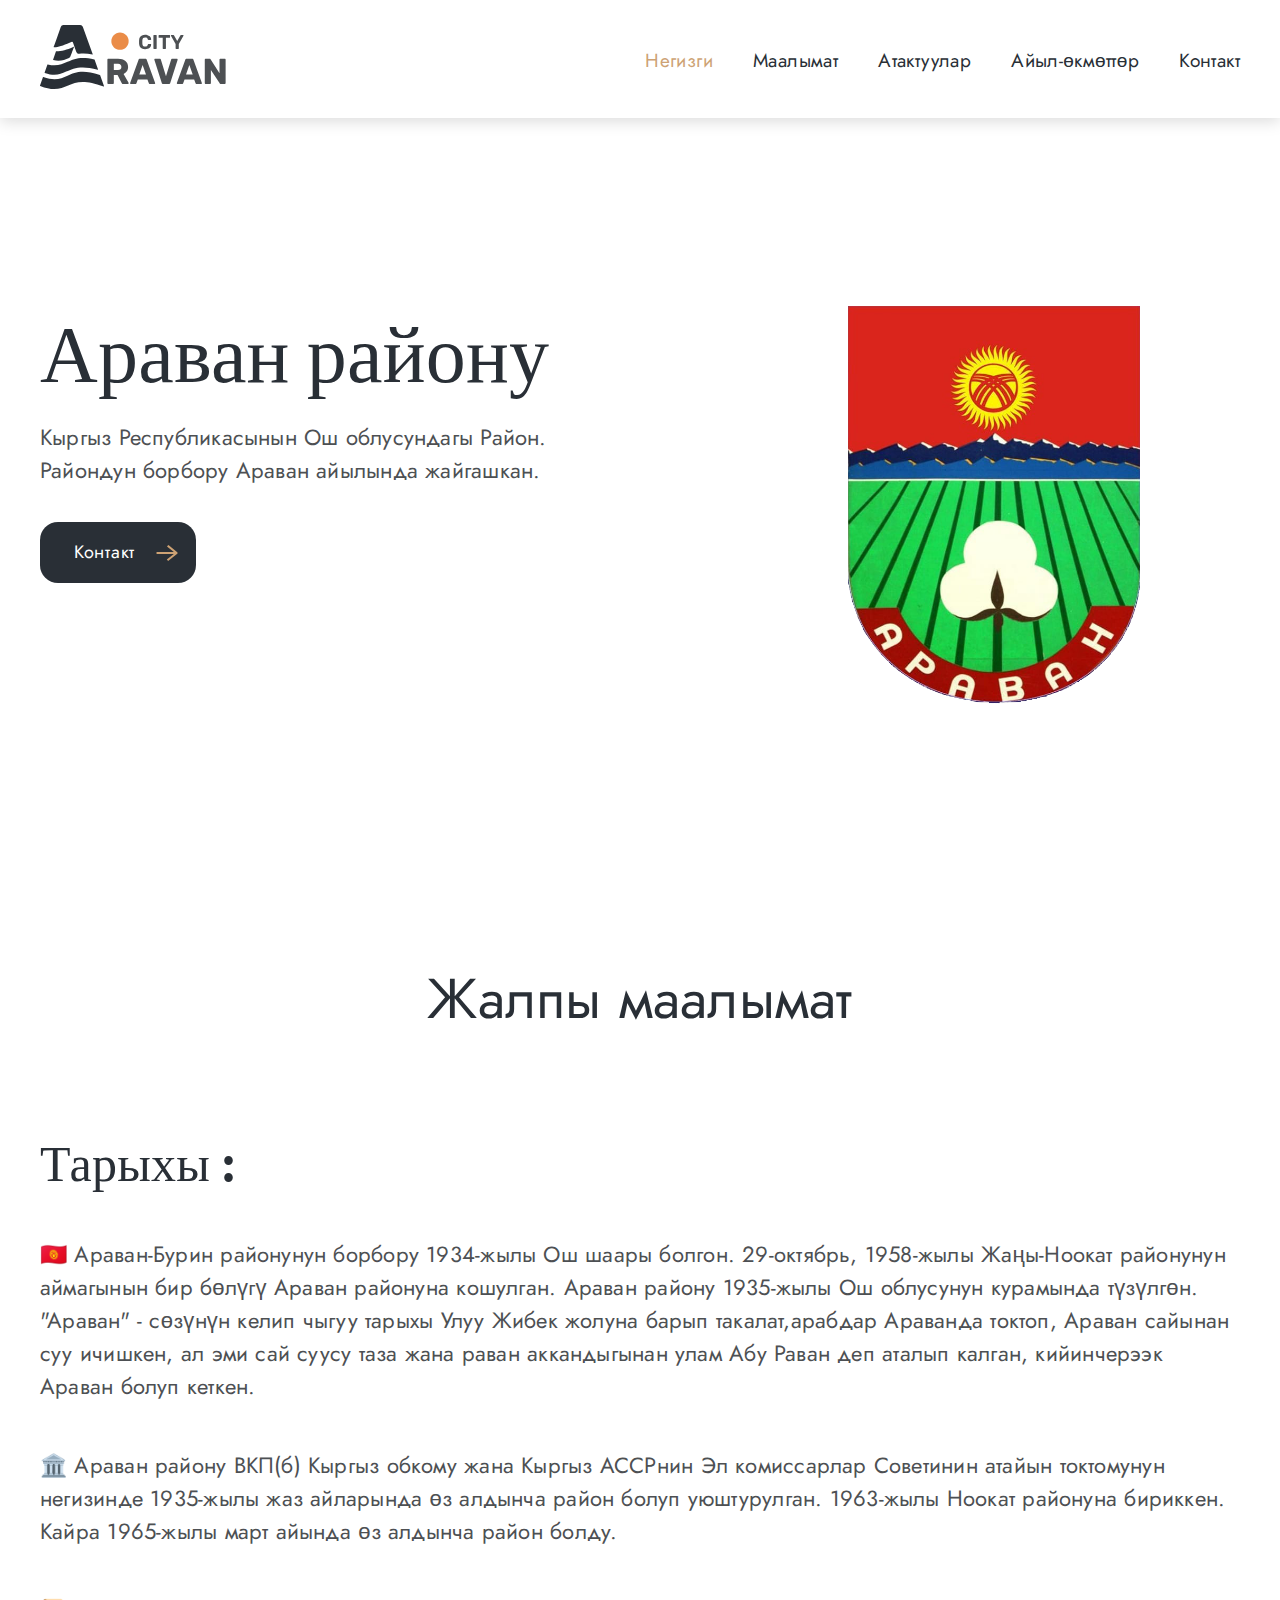
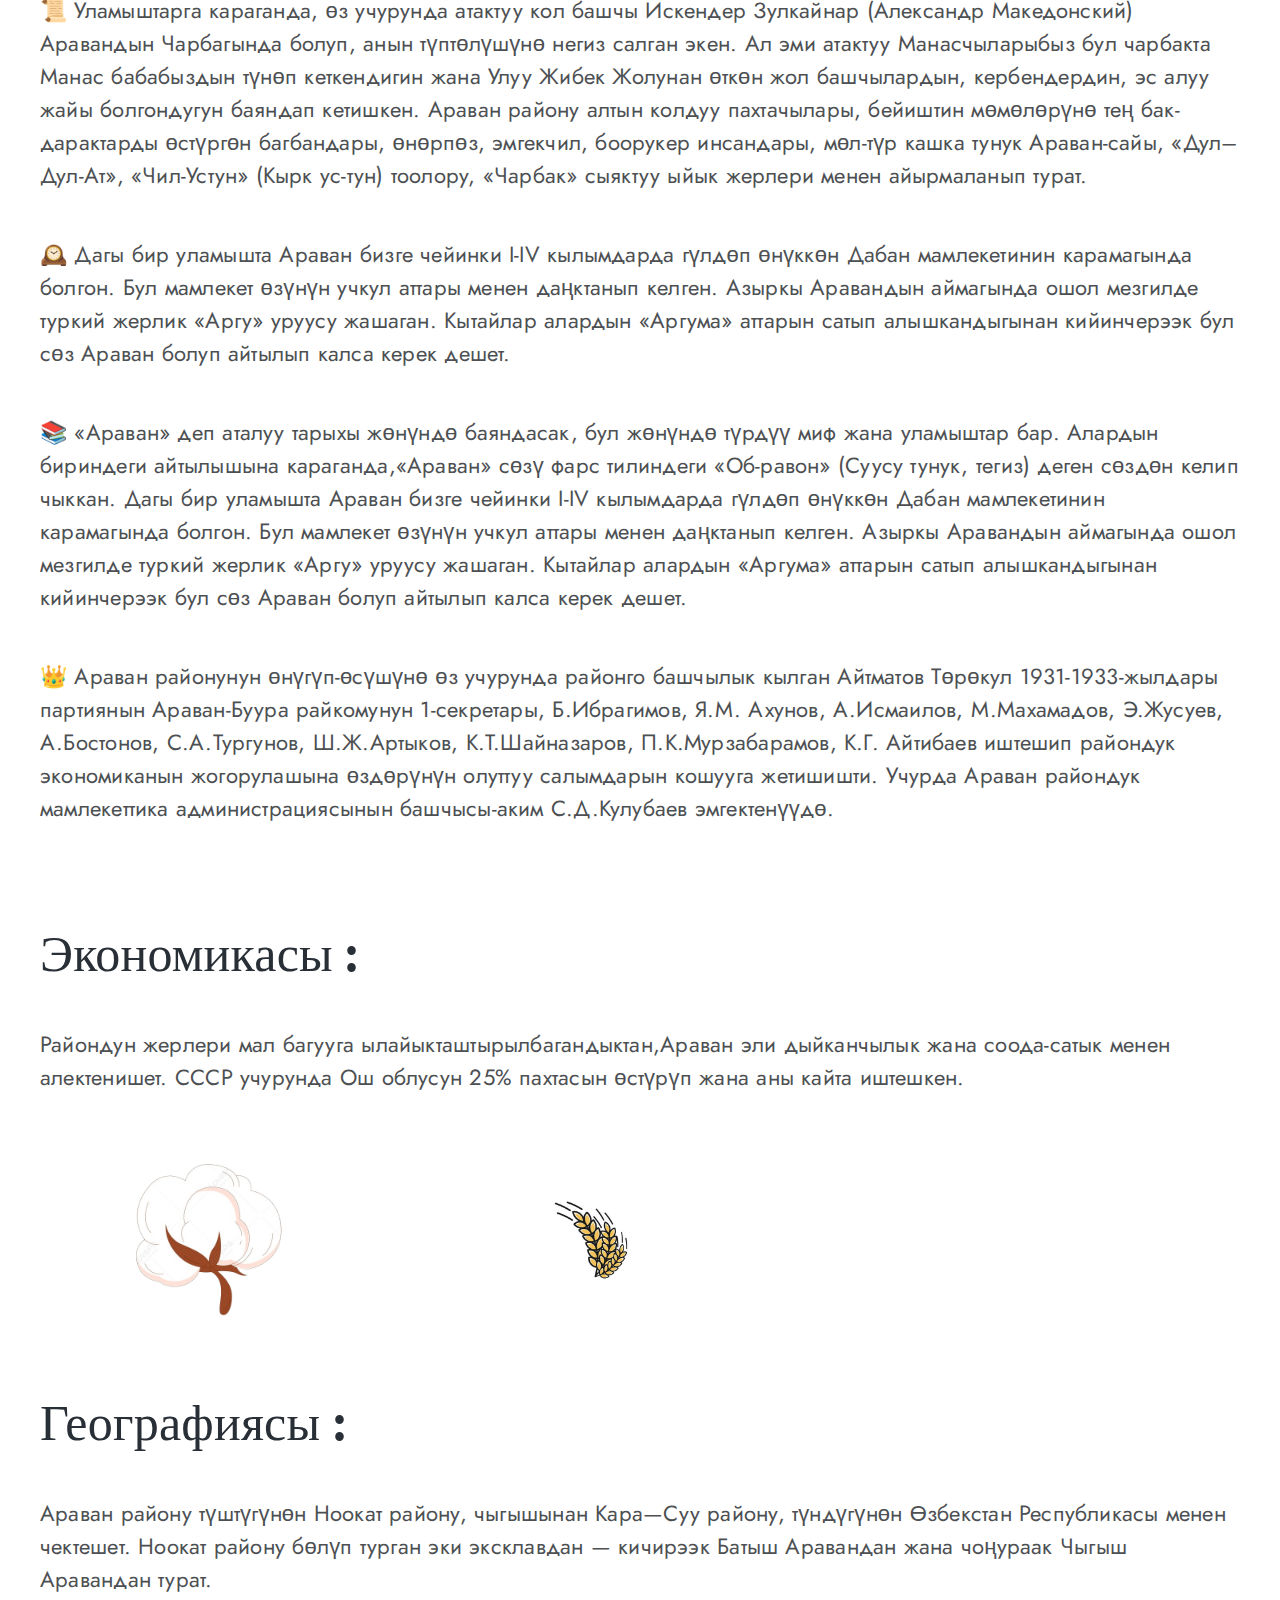
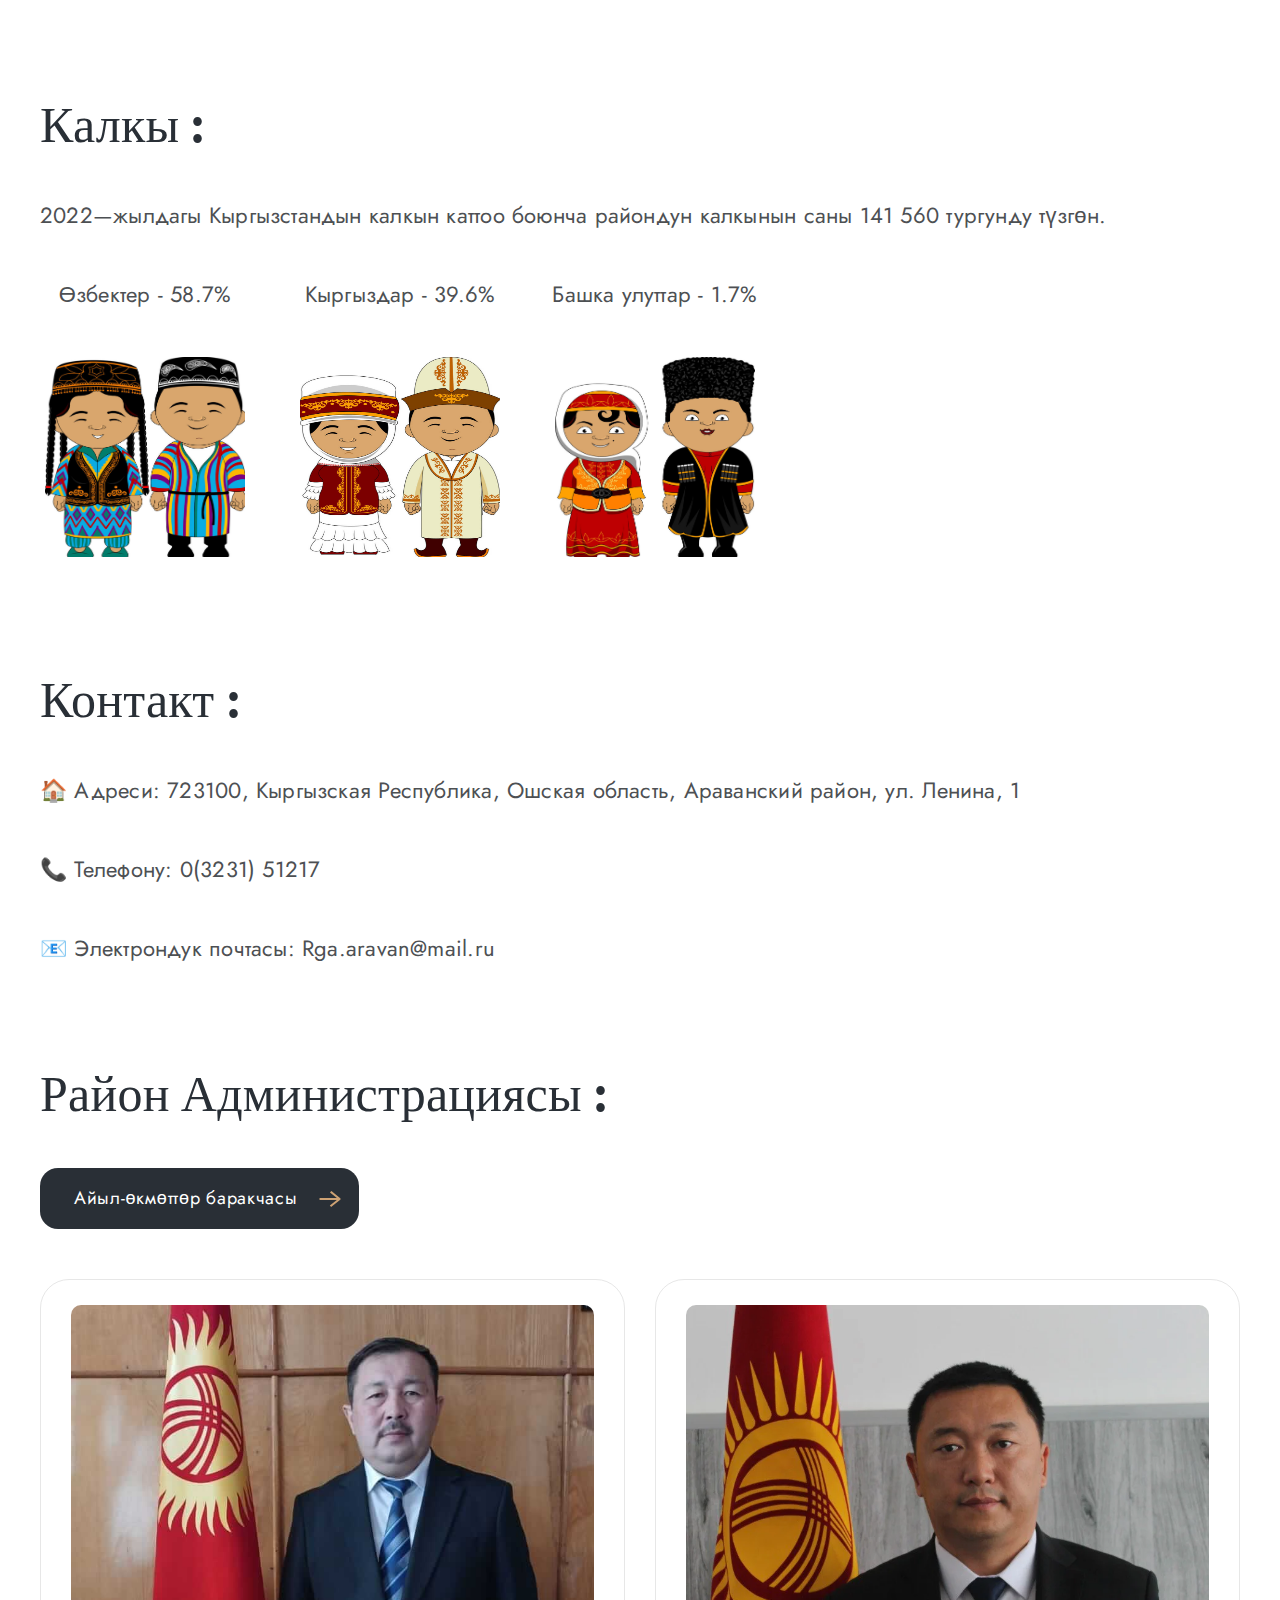
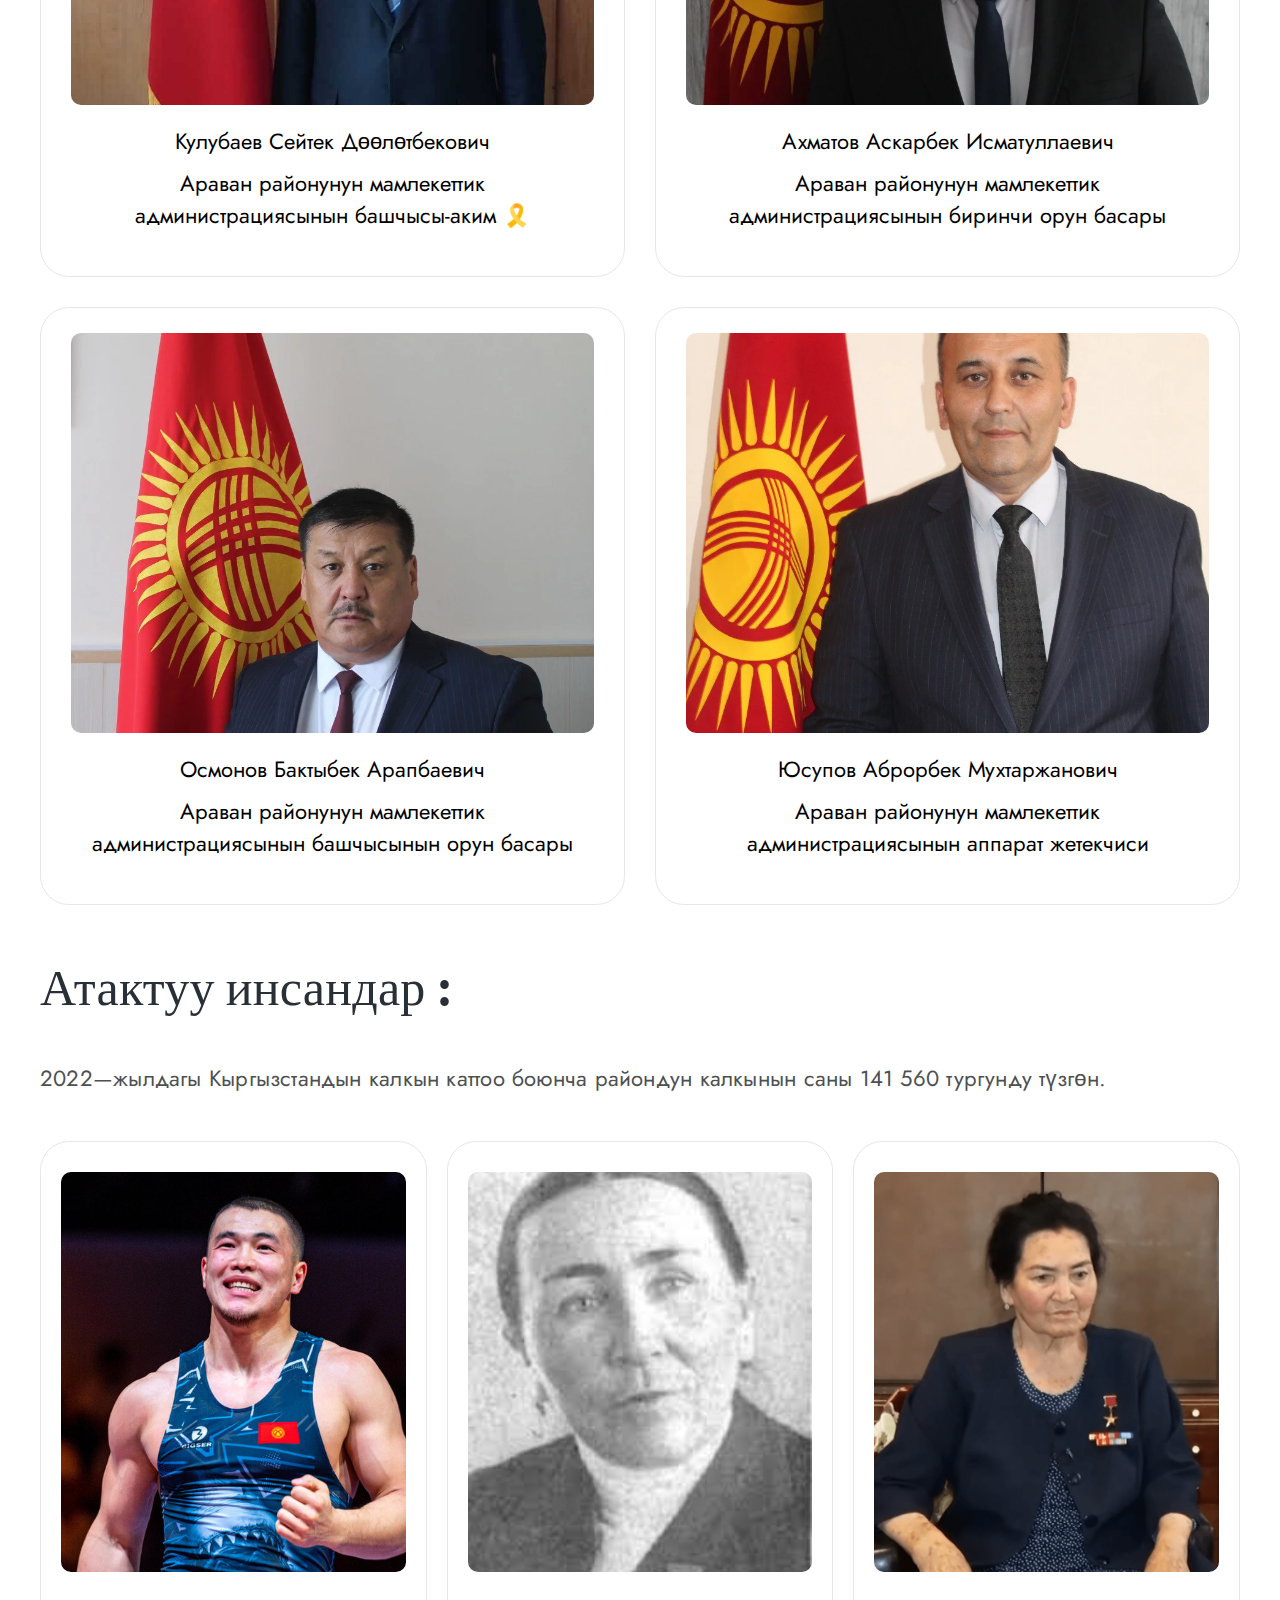
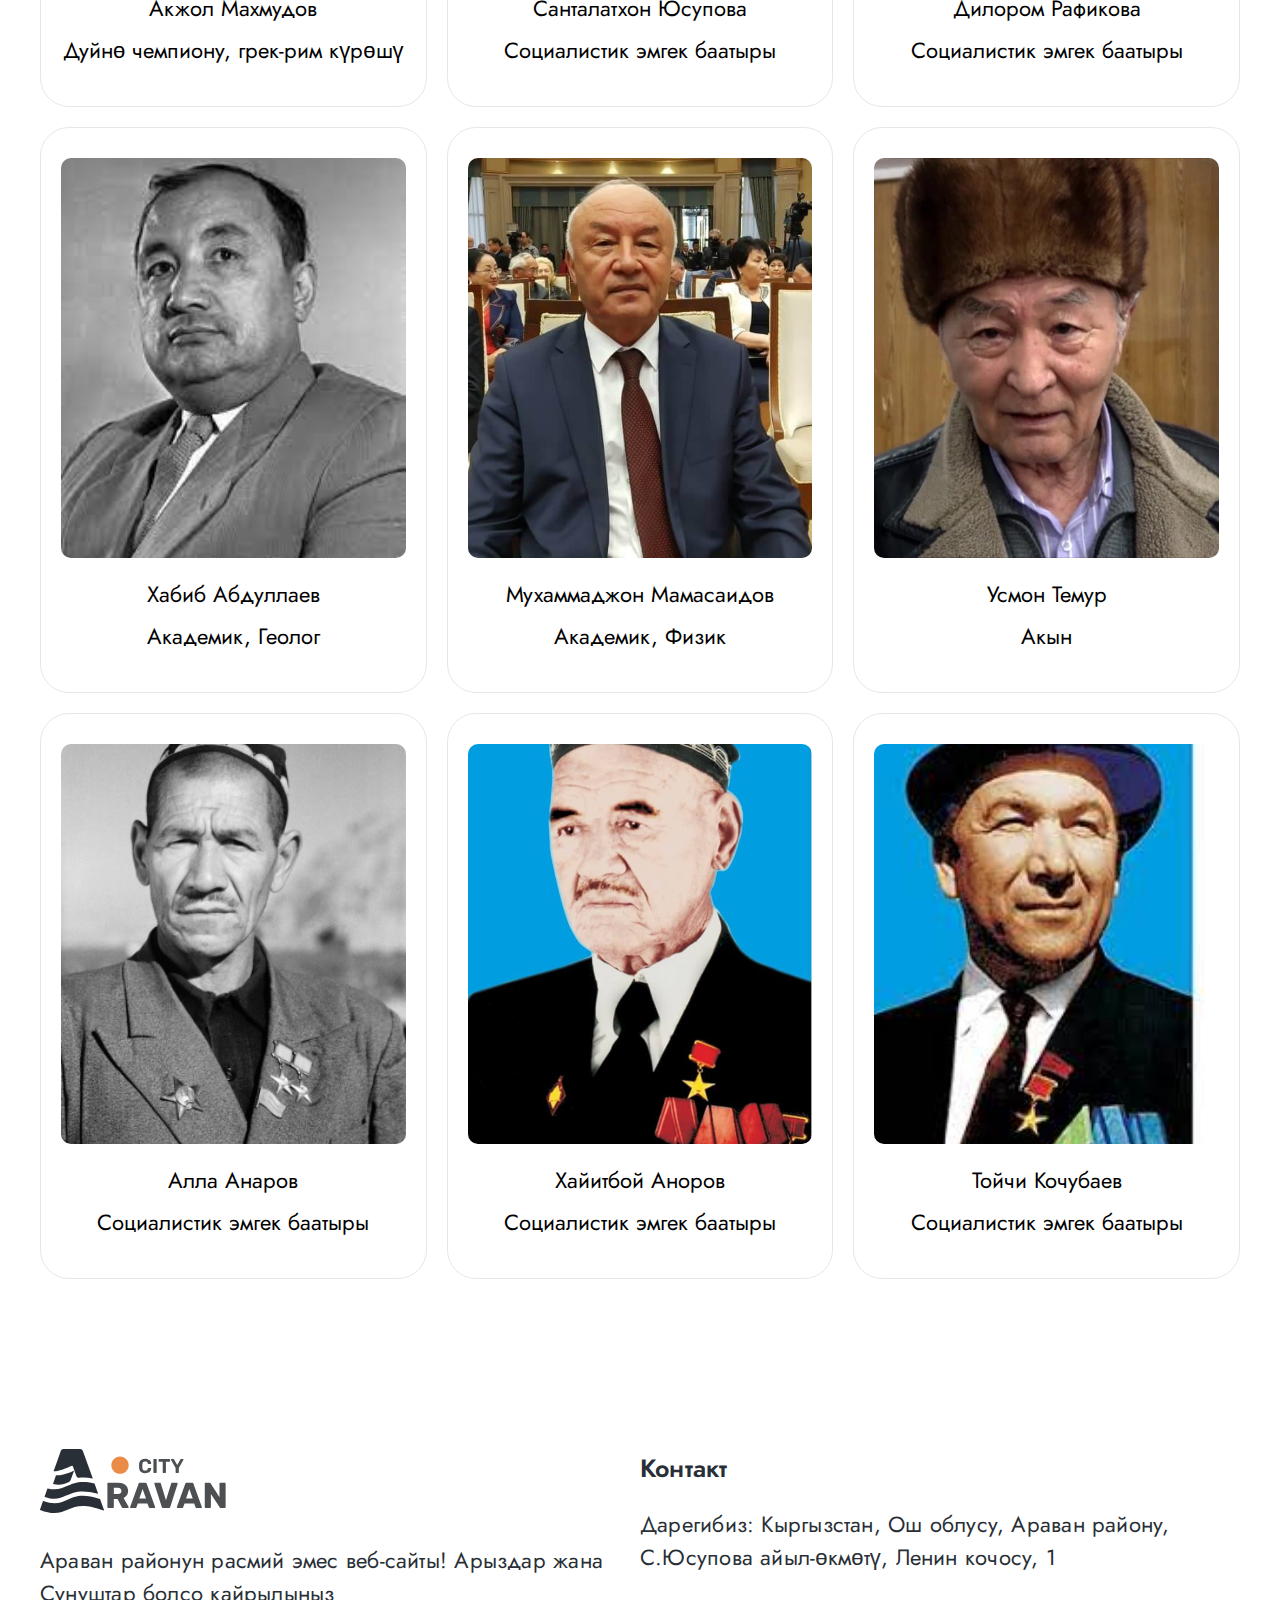
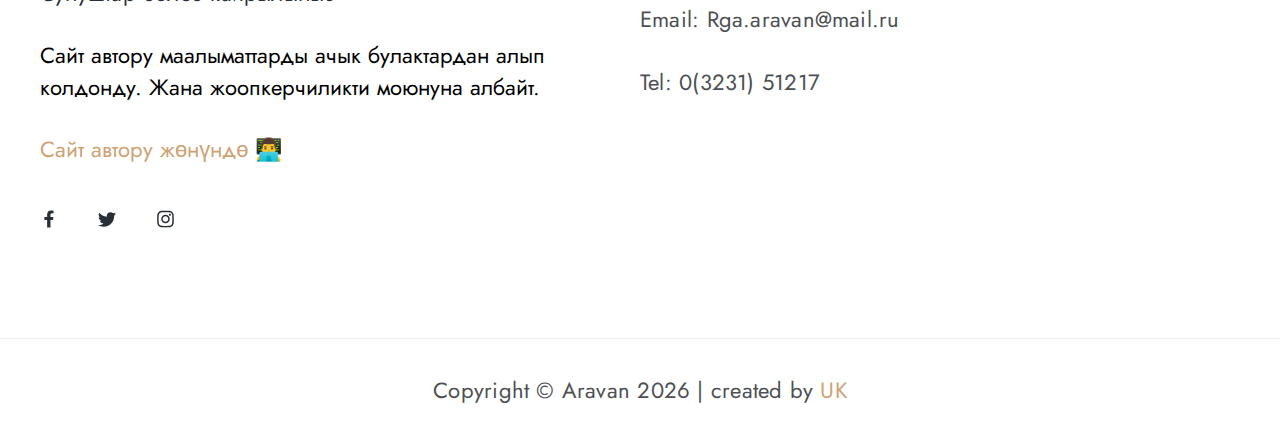
==== commit 50c206c7: "Version2" ====
--- a/index.html
+++ b/index.html
@@ -5,8 +5,34 @@
     <meta charset="UTF-8">
     <meta http-equiv="X-UA-Compatible" content="IE=edge">
     <meta name="viewport" content="width=device-width, initial-scale=1.0">
-    <title>Араван району </title>
-    <!--* CSS FILE START -->
+    <!-- Primary Meta Tags -->
+    <title>Араван району , Араванский район , Аравон тумани</title>
+    <meta name="title" content="Араван району , Араванский район , Аравон тумани" />
+    <meta name="description"
+        content="Араван району ,Ош облусу, Кыргызстан 
+Араванский район Ошская область Кыргызская республика , Aravan , Osh , Kyrgyzstan, Aravon tumani Osh viloyati Qirg'iziston , Qirg'iz respublikasi , Santalatxon Yusupova qishlog'i , Санталатхан Юсупова айыл-өкмөтү , Алля Анаров айыл-өкмөтү , Араван районун расмий эмес веб-сайты! , Акжол махмудов араван , Хабиб Абдуллаев академик, Тойчу кочубаев" />
+
+    <!-- Open Graph / Facebook -->
+    <meta property="og:type" content="website" />
+    <meta property="og:url" content="https://aravan.vercel.app/" />
+    <meta property="og:title" content="Араван району , Араванский район , Аравон тумани" />
+    <meta property="og:description"
+        content="Араван району ,Ош облусу, Кыргызстан 
+Араванский район Ошская область Кыргызская республика , Aravan , Osh , Kyrgyzstan, Aravon tumani Osh viloyati Qirg'iziston , Qirg'iz respublikasi , Santalatxon Yusupova qishlog'i , Санталатхан Юсупова айыл-өкмөтү , Алля Анаров айыл-өкмөтү , Араван районун расмий эмес веб-сайты! , Акжол махмудов араван , Хабиб Абдуллаев академик, Тойчу кочубаев" />
+    <meta property="og:image" content="https://metatags.io/images/meta-tags.png" />
+
+    <!-- Twitter -->
+    <meta property="twitter:card" content="summary_large_image" />
+    <meta property="twitter:url" content="https://aravan.vercel.app/" />
+    <meta property="twitter:title" content="Араван району , Араванский район , Аравон тумани" />
+    <meta property="twitter:description"
+        content="Араван району ,Ош облусу, Кыргызстан 
+Араванский район Ошская область Кыргызская республика , Aravan , Osh , Kyrgyzstan, Aravon tumani Osh viloyati Qirg'iziston , Qirg'iz respublikasi , Santalatxon Yusupova qishlog'i , Санталатхан Юсупова айыл-өкмөтү , Алля Анаров айыл-өкмөтү , Араван районун расмий эмес веб-сайты! , Акжол махмудов араван , Хабиб Абдуллаев академик, Тойчу кочубаев" />
+    <meta property="twitter:image" content="https://metatags.io/images/meta-tags.png" />
+
+    <!--* FAVICON -->
+    <link rel="icon" type="image/x-icon" href="/images/header/FAVICON-ARAVAN.ico">
+    <!-- Meta Tags Generated with https://metatags.io --> <!--* CSS FILE START -->
     <link rel="stylesheet" href="./css/main.css">
     <link rel="stylesheet" href="./css/media.css">
     <!--* CSS FILE END -->
@@ -38,6 +64,7 @@
                     <li class="nav__item"><a href="#home" class="nav__link active">Негизги</a></li>
                     <li class="nav__item"><a href="#about" class="nav__link">Маалымат</a></li>
                     <li class="nav__item"><a href="#popular" class="nav__link">Атактуулар</a></li>
+                    <li class="nav__item"><a href="./pages/a-okmottor.html" class="nav__link">Айыл-өкмөттөр</a></li>
                     <li class="nav__item"><a href="#aloqa" class="nav__link">Контакт</a></li>
                 </ul>
             </div>
@@ -60,7 +87,7 @@
                     </a>
                 </div>
                 <div class="hero__image">
-                    <img src="/images/hero/Aravan-Logo.png" alt="Араван району, Араванский район, C.Юсупова">
+                    <img src="./images/hero/Aravan-Logo.png" alt="Араван району, Араванский район, C.Юсупова">
                 </div>
             </div>
         </div>
@@ -77,15 +104,56 @@
                     <div class="about__info">
                         <h2 class="about__title">Тарыхы : </h2>
                         <p class="about__description">
-                            Араван-Бурин районунун борбору 1934-жылы Ош шаары болгон. 29-октябрь, 1958-жылы Жаңы-Ноокат районунун аймагынын бир бөлүгү Араван районуна кошулган.
+                            🇰🇬 Араван-Бурин районунун борбору 1934-жылы Ош шаары болгон. 29-октябрь, 1958-жылы Жаңы-Ноокат
+                            районунун аймагынын бир бөлүгү Араван районуна кошулган.
                             Араван району 1935-жылы Ош облусунун курамында түзүлгөн.
-                            "Араван" - сөзүнүн келип чыгуу тарыхы Улуу Жибек жолуна барып такалат,арабдар Араванда токтоп, Араван сайынан суу ичишкен, ал эми сай суусу таза жана раван аккандыгынан улам Абу Раван деп аталып калган, кийинчерээк Араван болуп кеткен.
+                            "Араван" - сөзүнүн келип чыгуу тарыхы Улуу Жибек жолуна барып такалат,арабдар Араванда
+                            токтоп, Араван сайынан суу ичишкен, ал эми сай суусу таза жана раван аккандыгынан улам Абу
+                            Раван деп аталып калган, кийинчерээк Араван болуп кеткен.
+                        </p>
+                  
+                        <p class="about__description">
+                            🏛️ Араван району ВКП(б) Кыргыз обкому жана Кыргыз АССРнин Эл комиссарлар Советинин атайын
+                            токтомунун негизинде 1935-жылы жаз айларында өз алдынча район болуп уюштурулган.
+                            1963-жылы Ноокат районуна бириккен. Кайра 1965-жылы март айында өз алдынча район болду.
+                        </p>
+                  
+                        <p class="about__description">
+                            📜 Уламыштарга караганда, өз учурунда атактуу кол башчы Искендер Зулкайнар (Александр
+                            Македонский) Аравандын Чарбагында болуп, анын түптөлүшүнө негиз салган экен. Ал эми атактуу
+                            Манасчыларыбыз бул чарбакта Манас бабабыздын түнөп кеткендигин жана Улуу Жибек Жолунан өткөн
+                            жол башчылардын, кербендердин, эс алуу жайы болгондугун баяндап кетишкен. Араван району
+                            алтын колдуу пахтачылары, бейиштин мөмөлөрүнө тең бак-дарактарды өстүргөн багбандары,
+                            өнөрпөз, эмгекчил, боорукер инсандары, мөл-түр кашка тунук Араван-сайы, «Дул–Дул-Ат»,
+                            «Чил-Устун» (Кырк ус-тун) тоолору, «Чарбак» сыяктуу ыйык жерлери менен айырмаланып турат.
+                        </p>
+                        <p class="about__description">
+                            🕰️ Дагы бир уламышта Араван бизге чейинки I-IV кылымдарда гүлдөп өнүккөн Дабан мамлекетинин карамагында болгон. Бул мамлекет өзүнүн учкул аттары менен даңктанып келген. Азыркы Аравандын аймагында ошол мезгилде туркий жерлик «Аргу» уруусу жашаган. Кытайлар алардын «Аргума» аттарын сатып алышкандыгынан кийинчерээк бул сөз Араван болуп айтылып калса керек дешет.
+                        </p>
+                        <p class="about__description">
+                            📚 «Араван» деп аталуу тарыхы жөнүндө баяндасак, бул жөнүндө түрдүү миф жана уламыштар бар.
+                            Алардын бириндеги айтылышына караганда,«Араван» сөзү фарс тилиндеги «Об-равон» (Суусу тунук,
+                            тегиз) деген сөздөн келип чыккан. Дагы бир уламышта Араван бизге чейинки I-IV кылымдарда
+                            гүлдөп өнүккөн Дабан мамлекетинин карамагында болгон. Бул мамлекет өзүнүн учкул аттары менен
+                            даңктанып келген. Азыркы Аравандын аймагында ошол мезгилде туркий жерлик «Аргу» уруусу
+                            жашаган. Кытайлар алардын «Аргума» аттарын сатып алышкандыгынан кийинчерээк бул сөз Араван
+                            болуп айтылып калса керек дешет.
+                        </p>
+                        <p class="about__description">
+                            👑 Араван районунун өнүгүп-өсүшүнө өз учурунда районго
+                            башчылык кылган Айтматов Төрөкул 1931-1933-жылдары партиянын Араван-Буура райкомунун
+                            1-секретары, Б.Ибрагимов, Я.М. Ахунов, А.Исмаилов, М.Махамадов, Э.Жусуев, А.Бостонов,
+                            С.А.Тургунов, Ш.Ж.Артыков, К.Т.Шайназаров, П.К.Мурзабарамов, К.Г. Айтибаев иштешип райондук
+                            экономиканын жогорулашына өздөрүнүн олуттуу салымдарын кошууга жетишишти. Учурда Араван
+                            райондук мамлекеттика администрациясынын башчысы-аким С.Д.Кулубаев эмгектенүүдө.
                         </p>
                     </div>
                     <div class="about__info">
                         <h2 class="about__title">Экономикасы : </h2>
                         <p class="about__description">
-                            Райондун жерлери мал багууга ылайыкташтырылбагандыктан,Араван эли дыйканчылык жана соода-сатык менен алектенишет. СССР учурунда Ош облусун 25% пахтасын өстүрүп жана аны кайта иштешкен.
+                            Райондун жерлери мал багууга ылайыкташтырылбагандыктан,Араван эли дыйканчылык жана
+                            соода-сатык менен алектенишет. СССР учурунда Ош облусун 25% пахтасын өстүрүп жана аны кайта
+                            иштешкен.
                         </p>
                         <div class="about__info-items">
                             <div class="about__info-item">
@@ -99,14 +167,17 @@
                     <div class="about__info">
                         <h2 class="about__title">Географиясы : </h2>
                         <p class="about__description">
-                            Араван району түштүгүнөн Ноокат району, чыгышынан Кара—Суу району, түндүгүнөн Өзбекстан Республикасы менен чектешет.
-                            Ноокат району бөлүп турган эки эксклавдан — кичирээк Батыш Аравандан жана чоңураак Чыгыш Аравандан турат.
+                            Араван району түштүгүнөн Ноокат району, чыгышынан Кара—Суу району, түндүгүнөн Өзбекстан
+                            Республикасы менен чектешет.
+                            Ноокат району бөлүп турган эки эксклавдан — кичирээк Батыш Аравандан жана чоңураак Чыгыш
+                            Аравандан турат.
                         </p>
                     </div>
                     <div class="about__info">
                         <h2 class="about__title">Калкы : </h2>
                         <p class="about__description">
-                            2022—жылдагы Кыргызстандын калкын каттоо боюнча райондун калкынын саны 141 560 тургунду түзгөн.
+                            2022—жылдагы Кыргызстандын калкын каттоо боюнча райондун калкынын саны 141 560 тургунду
+                            түзгөн.
                         </p>
                         <div class="about__info-items about__info-items--nations">
                             <div class="about__info-item">
@@ -122,138 +193,77 @@
                                 <img src="./images/about/azer.jpeg" alt="Араван району Башка улуттар, улуттук курам">
                             </div>
                         </div>
-                       
+
+                    </div>
+                    <div class="about__info">
+                        <h2 class="about__title"> Контакт : </h2>
+                        <p class="about__description">
+                            🏠 Адреси: 723100, Кыргызская Республика, Ошская область, Араванский район, ул. Ленина, 1
+                        </p>
+                        <p class="about__description">
+                            📞 Телефону: 0(3231) 51217
+                        </p>
+                        <p class="about__description">
+                            📧 Электрондук почтасы: Rga.aravan@mail.ru
+                        </p>
+
+
                     </div>
                     <div class="about__info">
                         <h2 class="about__title">Район Администрациясы : </h2>
-                        <p class="about__description">
-                            Район акими жана айыл-өкмөт башчылары
-                        </p>
+                        <a href="./pages/a-okmottor.html" class="hero__button" style="margin-bottom: 50px;">
+                            <span>Айыл-өкмөттөр баракчасы</span>
+                            <img src="./images/services/arrow-icon.svg" alt="Араван контакты">
+                        </a>
+
                         <div class="about__info-items__bosses">
                             <div class="about__info-item__boss about__info-item__boss--big">
-                                <img src="./images/about/Kulubaev-Seitek.jpg" alt="Араван акими Сейтек Кулубаев Аким Араванского района">
-                                <p class="about__description-boss">Кулубаев Сейтек Дөөлөтбекович</p>
-                                <p class="about__description-boss">Араван районун акими 🎗️</p>
-                            </div>
-                            <div class="about__info-item__boss">
-                                <img src="./images/about/Mamirzhan-Kadirov.jpg" alt="Араван району А.Анаров айыл-өкмөтүн башчысы Мамиржан Кадиров">
-                                <p class="about__description-boss">Мамиржан Кадиров</p>
-                                <p class="about__description-boss">А.Анаров айыл-өкмөтүн башчысы </p>
-                            </div>
-                            <div class="about__info-item__boss">
-                                <img src="./images/about/N.S.Abduraimov.jpg" alt="Араван району С.Юсупова айыл-өкмөтүн башчысы Н.С.Абдураимов ">
-                                <p class="about__description-boss">Н.С.Абдураимов</p>
-                                <p class="about__description-boss">С.Юсупова айыл-өкмөтүн башчысы </p>
-                            </div>
-                            
-                        </div>
-                       
-                    </div>
-                    <div class="about__info">
-                        <h2 class="about__title">Администрациялык-аймактык бөлүнүшү : </h2>
-                        <p class="about__description">
-                            Райондун курамына 8 айылдык округ кирет, аларда 50 айылдык калктуу конуш жайгашкан.
-                        </p>
-                        <div class="about__info-cards">
-                            <div class="about__info-card">
-                                <h3>Алля Анаров ⚡ </h3>
-                                <div class="about__info-card__items">
-                                    <span class="about__info-card__item">Жаны-Араван</span>
-                                    <span class="about__info-card__item">Араван</span>
-                                    <span class="about__info-card__item">Аччи</span>
-                                    <span class="about__info-card__item">Кара-Булак</span>
-                                    <span class="about__info-card__item">Сасык-Ункур</span>
-                                    <span class="about__info-card__item">Маданият</span>
-                                    <span class="about__info-card__item">Пахта-Абад</span>
-                                </div>
-                            </div>
-                            <div class="about__info-card">
-                                <h3>Cанталатхон Юсупова ❤️</h3>
-                                <div class="about__info-card__items">
-                                    <span class="about__info-card__item">Араван</span>
-                                    <span class="about__info-card__item">Каррак</span>
-                                    <span class="about__info-card__item">Аччи</span>
-                                    <span class="about__info-card__item">Октябрь</span>
-                                    <span class="about__info-card__item">Суткор</span>
-                                    <span class="about__info-card__item">Эрке-Кашка</span>
-                                </div>
-                            </div>
-                            <div class="about__info-card">
-                                <h3>Кермет-Тоо </h3>
-                                <div class="about__info-card__items">
-                                    <span class="about__info-card__item">Гүлбахор</span>
-                                    <span class="about__info-card__item">Кичик-Алай</span>
-                                    <span class="about__info-card__item">Кундалик</span>
-                                    <span class="about__info-card__item">Майдан-Тал</span>
-                                    <span class="about__info-card__item">Мин-Теке</span>
-                                    <span class="about__info-card__item">Сары-Булак</span>
-                                    <span class="about__info-card__item">Чогом</span>
-                                </div>
-                            </div>
-                            <div class="about__info-card">
-                                <h3>Мангыт</h3>
-                                <div class="about__info-card__items">
-                                    <span class="about__info-card__item">Мангыт</span>
-                                    <span class="about__info-card__item">Жаны-Арык</span>
-                                    <span class="about__info-card__item">Кесек</span>
-                                    <span class="about__info-card__item">Кызыл-Коргон</span>
-                                    <span class="about__info-card__item">Телейкен</span>
-                                </div>
-                            </div>
-                            <div class="about__info-card">
-                                <h3>Нурабад</h3>
-                                <div class="about__info-card__items">
-                                    <span class="about__info-card__item">Кайрагач-Арык</span>
-                                    <span class="about__info-card__item">Какыр-Пилтан</span>
-                                    <span class="about__info-card__item">Лангар</span>
-                                </div>
-                            </div>
-                            <div class="about__info-card">
-                                <h3>Төө-Моюн</h3>
-                                <div class="about__info-card__items">
-                                    <span class="about__info-card__item">Хауз</span>
-                                    <span class="about__info-card__item">Ак-Шор</span>
-                                    <span class="about__info-card__item">Жеке-Мисте</span>
-                                    <span class="about__info-card__item">Каркидон</span>
-                                    <span class="about__info-card__item">Найман</span>
-                                    <span class="about__info-card__item">Сары-Таш</span>
-                                    <span class="about__info-card__item">Сырт</span>
-                                </div>
-                            </div>
-                            <div class="about__info-card">
-                                <h3>Тепе-Коргон</h3>
-                                <div class="about__info-card__items">
-                                    <span class="about__info-card__item">Тепе-Коргон</span>
-                                    <span class="about__info-card__item">Арап</span>
-                                    <span class="about__info-card__item">Кесов</span>
-                                    <span class="about__info-card__item">Уйгур-Абад</span>
-                                    <span class="about__info-card__item">Чертик</span>
-                                    <span class="about__info-card__item">Янги-Абад</span>
-                                    <span class="about__info-card__item">Янги-Юль</span>
-                                </div>
-                            </div>
-                            <div class="about__info-card">
-                                <h3> Чек-Абад</h3>
-                                <div class="about__info-card__items">
-                                    <span class="about__info-card__item">Кочубаев</span>
-                                    <span class="about__info-card__item">Агроном</span>
-                                    <span class="about__info-card__item">Жакшылык</span>
-                                    <span class="about__info-card__item">Жар-кышлак</span>
-                                    <span class="about__info-card__item">Кукалапаш</span>
-                                    <span class="about__info-card__item">Максым-Тобу</span>
-                                    <span class="about__info-card__item">Пахтачи</span>
-                                    <span class="about__info-card__item">Телейкен</span>
-                                </div>
-                            </div>
-                        </div>
-                       
-                    </div>
+                                <img src="./images/about/Kulubaev-Seitek.jpg"
+                                    alt="Араван акими Сейтек Кулубаев Аким Араванского района">
+                                <p class="about__description-boss" style="margin-bottom: 10px !important;">Кулубаев
+                                    Сейтек Дөөлөтбекович</p>
+                                <p class="about__description-boss">Араван районунун мамлекеттик администрациясынын
+                                    башчысы-аким 🎗️</p>
+                            </div>
+                            <div class="about__info-item__boss about__info-item__boss--big">
+                                <img src="./images/about/orin-bosar-1.webp"
+                                    alt="Араван районунун мамлекеттик администрациясынын биринчи орун басары">
+
+                                <p class="about__description-boss" style="margin-bottom: 10px !important;">Ахматов
+                                    Аскарбек Исматуллаевич</p>
+                                <p class="about__description-boss">Араван районунун мамлекеттик администрациясынын
+                                    биринчи орун басары</p>
+                            </div>
+                            <div class="about__info-item__boss about__info-item__boss--big">
+                                <img src="./images/about/osmonov-bakytbek.webp"
+                                    alt="Араван райондук мамлекеттик администрациясынын башчысынын орун басары">
+                                <p class="about__description-boss" style="margin-bottom: 10px !important;">
+                                    Осмонов Бактыбек Арапбаевич
+                                </p>
+                                <p class="about__description-boss">Араван районунун мамлекеттик администрациясынын
+                                    башчысынын орун басары</p>
+                            </div>
+                            <div class="about__info-item__boss about__info-item__boss--big">
+                                <img src="./images/about/yusupov-abrorbek.webp"
+                                    alt="Араван районунун мамлекеттик администрациясынын аппарат жетекчиси">
+                                <p class="about__description-boss" style="margin-bottom: 10px !important;">
+                                    Юсупов Аброрбек Мухтаржанович
+                                </p>
+                                <p class="about__description-boss">Араван районунун мамлекеттик администрациясынын
+                                    аппарат жетекчиси</p>
+                            </div>
+
+                        </div>
+
+                    </div>
+            
                     <div class="about__info" id="popular">
                         <h2 class="about__title">Атактуу инсандар : </h2>
                         <p class="about__description">
-                            2022—жылдагы Кыргызстандын калкын каттоо боюнча райондун калкынын саны 141 560 тургунду түзгөн.
-                        </p>
-                        
+                            2022—жылдагы Кыргызстандын калкын каттоо боюнча райондун калкынын саны 141 560 тургунду
+                            түзгөн.
+                        </p>
+
                         <div class="about__info-items__populars">
                             <div class="about__info-item__popular">
                                 <img src="./images/about/akzhol-mahmudov.jpg" alt="Араван району Акжол Махмудов">
@@ -300,10 +310,10 @@
                                 <p class="about__description-popular">Тойчи Кочубаев</p>
                                 <p class="about__description-popular">Социалистик эмгек баатыры</p>
                             </div>
-                        
-                            
-                        </div>
-                       
+
+
+                        </div>
+
                     </div>
 
                 </div>
@@ -320,14 +330,18 @@
                 <div class="footer__main">
                     <div class="footer__item footer__item--large">
                         <a href="#" class="footer__logo">
-                            <img src="./images/header/Aravan-City-Logo-By-UK-New-2.svg" alt="Араван району Араванский район Ош">
+                            <img src="./images/header/Aravan-City-Logo-By-UK-New-2.svg"
+                                alt="Араван району Араванский район Ош">
                         </a>
-                        <p class="footer__item-text">
+                        <p class="footer__item-text" >
                             Араван районун расмий эмес веб-сайты!
-                            Арыздар жана Сунуштар болсо кайрылыныз.
-                        </p>
+                            Арыздар жана Сунуштар болсо кайрылыныз<div class="br"></div>
+                            Сайт автору маалыматтарды ачык булактардан алып колдонду.
+                            Жана жоопкерчиликти моюнуна албайт.
+                        </p>
+                        
                         <a class="footer__dev" href="./pages/about.html">
-                            Сайт жөнүндө 👨‍💻
+                            Сайт автору жөнүндө 👨‍💻
                         </a>
                         <div class="footer__social-icons">
                             <a href="#" class="footer__social-icon">
@@ -344,18 +358,19 @@
 
                     <div class="footer__item footer__item--large">
                         <h3 class="footer__item-title">Контакт</h3>
-                        <a href="https://www.google.com/maps/place/%D0%90%D1%80%D0%B0%D0%B2%D0%B0%D0%BD%D1%81%D0%BA%D0%B8%D0%B9+%D1%80%D0%B0%D0%B9%D0%BE%D0%BD/@40.4603514,72.4388694,11z/data=!3m1!4b1!4m6!3m5!1s0x38bc5b91f38a0ac7:0xda880d7b2bc78093!8m2!3d40.435113!4d72.4968189!16s%2Fm%2F03wfn9t?entry=ttu" class="footer__item-text">
-                            Дарегибиз: Кыргызстан, Ош облусу, Араван району, C.Юсупова айыл-өкмөтү
+                        <a href="https://www.google.com/maps/place/%D0%90%D0%B4%D0%BC%D0%B8%D0%BD%D0%B8%D1%81%D1%82%D1%80%D0%B0%D1%86%D0%B8%D1%8F+%D0%90%D1%80%D0%B0%D0%B2%D0%B0%D0%BD%D1%81%D0%BA%D0%BE%D0%B3%D0%BE+%D0%A0%D0%B0%D0%B9%D0%BE%D0%BD%D0%B0/@40.5116491,72.5010715,18.5z/data=!4m15!1m8!3m7!1s0x38bc5b91f38a0ac7:0xda880d7b2bc78093!2z0JDRgNCw0LLQsNC90YHQutC40Lkg0YDQsNC50L7QvQ!3b1!8m2!3d40.435113!4d72.4968189!16s%2Fm%2F03wfn9t!3m5!1s0x38bc59ebb0436bed:0xd03746a42bb611d9!8m2!3d40.5117421!4d72.5006481!16s%2Fg%2F1v2pnlbf?entry=ttu&g_ep=EgoyMDI1MDEyOS4xIKXMDSoASAFQAw%3D%3D"
+                            class="footer__item-text">
+                            Дарегибиз: Кыргызстан, Ош облусу, Араван району, C.Юсупова айыл-өкмөтү, Ленин кочосу, 1
                         </a>
-                        <a class="footer__item-email" >Email: umidzhonofficialdev@gmail.com</a>
-                        <a href="tel:+996704451958" class="footer__item-phone">Tel: +996 704 45-19-58</a>
+                        <a class="footer__item-email">Email: Rga.aravan@mail.ru</a>
+                        <a href="tel:+323151217" class="footer__item-phone">Tel: 0(3231) 51217</a>
                     </div>
                 </div>
             </div>
             <div class="footer__bottom">
                 <div class="container">
                     <h3 class="footer__bottom-text">
-                        Copyright © Aravan 2024 | created by
+                        Copyright © Aravan <span id="date"></span> | created by
                         <a href="https://github.com/umidzhondev">UK</a>
                     </h3>
                 </div>
--- a/css/main.css
+++ b/css/main.css
@@ -205,9 +205,9 @@
 .hero__image img {
   height: 400px;
 }
-.hero__image--dev img{
-    border-radius: 10px;
-    margin-bottom: 20px;
+.hero__image--dev img {
+  border-radius: 10px;
+  margin-bottom: 20px;
 }
 
 /** Services Section Styles */
@@ -413,102 +413,134 @@
   gap: 45px;
   width: 60%;
 }
-.about__info-items--nations{
-    margin-bottom: 60px;
-}
-.about__info-item{
-    display: flex;
-    flex:1;
-    align-items: center;
-    flex-direction: column;
-}
-.about__info-item img{
-    height: 200px;
-    width: 200px;
-}
-.about__info-cards{
-    width: 100%;
-    display: flex;
-    align-items: stretch;
-    justify-content: space-between;
-    gap: 50px 30px;
-    flex-wrap: wrap;
-}
-.about__info-card{
-    display: flex;
-    flex-direction: column;
-    padding: 22px 30px;
-    border: 1px solid #e7e7e7;
-    border-radius: 29px;
-    flex: 1 0 45%;
-} 
-.about__info-card h3{
-    color: var(--primary-color);
-    font-size: 32px;
-    margin-bottom: 20px;
-}
-.about__info-card__items{
-    width: 100%;
-    display: flex;
-    flex-wrap: wrap;
-    gap: 8px;
-}
-.about__info-card__item{
-    padding: 5px;
-    font-size: 16px;
-    background-color: var(--gray-color);
-    border-radius: 10px;
-    color: #fff;
-}
-.about__info-items__bosses{
-    width: 100%;
-    display: flex;
-    align-items: center;
-    gap: 30px;
-}
-.about__info-item__boss{
-    padding: 25px 30px;
-    border-radius: 10px;
-    border: 1px solid #e7e7e7;
-    border-radius: 29px;
-    text-align: center;
-}
-.about__info-item__boss img{
-    height: 300px;
-    width: 100%;
-    object-fit: cover;
-    border-radius: 10px;
-}
-.about__description-boss{
-    margin: 20px 0;
-}
-.about__info-items__populars{
-    width: 100%;
-    display: flex;
-    align-items: center;
-    justify-content: space-between;
-    gap: 20px;
-    flex-wrap: wrap;
-}
-.about__info-item__popular{
-    display: flex;
-    align-items: center;
-    justify-content: center;
-    flex-direction: column;
-    border: 1px solid #e7e7e7;
-    border-radius: 29px;
-    padding: 30px 20px;
-    flex: 1 0 30%;
-}
-.about__info-item__popular img{
-    height:400px;
-    width: 100%;
-    object-fit: cover;
-    margin-bottom: 20px;
-    border-radius: 10px;
-}
-.about__description-popular{
-    margin-bottom: 10px;
+.about__info-items--nations {
+  margin-bottom: 60px;
+}
+.about__info-item {
+  display: flex;
+  flex: 1;
+  align-items: center;
+  flex-direction: column;
+}
+.about__info-item img {
+  height: 200px;
+  width: 200px;
+}
+.about__info-cards {
+  width: 100%;
+  display: flex;
+  align-items: stretch;
+  justify-content: space-between;
+  gap: 50px 30px;
+  flex-wrap: wrap;
+}
+.about__info-card {
+  display: flex;
+  flex-direction: column;
+  padding: 22px 30px;
+  border: 1px solid #e7e7e7;
+  border-radius: 29px;
+  flex: 1 0 45%;
+}
+.about__info-card h3 {
+  color: var(--primary-color);
+  font-size: 32px;
+  margin-bottom: 20px;
+}
+.about__info-card__items {
+  width: 100%;
+  display: flex;
+  flex-wrap: wrap;
+  gap: 8px;
+}
+.about__info-card__item {
+  padding: 5px;
+  font-size: 16px;
+  background-color: var(--gray-color);
+  border-radius: 10px;
+  color: #fff;
+}
+.about__info-items__bosses {
+  width: 100%;
+  display: flex;
+  align-items: center;
+  gap: 30px;
+  flex-wrap: wrap;
+}
+.about__info-item__boss {
+  padding: 25px 30px;
+  border-radius: 10px;
+  border: 1px solid #e7e7e7;
+  border-radius: 29px;
+  text-align: center;
+  display: flex;
+  align-items: center;
+  justify-content: center;
+  flex: 1 1 45%;
+  flex-direction: column;
+}
+
+
+.about__button-boss {
+  width: 100%;
+  display: flex;
+  align-items: center !important;
+  justify-content: center !important;
+  background-color: #292f36 !important;
+  padding: 10px 20px;
+  border-radius: 6px;
+  color: #fff;
+  transition: opacity .3s ease-out;
+}
+.about__button-boss:hover{
+  opacity: .8;
+}
+.about__button-boss span {
+  font-size: 20px !important;
+}
+.about__button-boss img {
+  margin-left: 5px !important;
+  height: 15px !important;
+  width: 20px !important;
+}
+
+.about__info-item__boss > img {
+  height: 400px;
+  width: 100%;
+  object-fit: cover;
+  border-radius: 10px;
+  margin-bottom: 20px;
+}
+.about__description-boss {
+  margin-bottom: 20px;
+}
+.about__info-items__populars {
+  width: 100%;
+  display: flex;
+  align-items: center;
+  justify-content: space-between;
+  gap: 20px;
+  flex-wrap: wrap;
+}
+.about__info-item__popular {
+  display: flex;
+  align-items: center;
+  justify-content: center;
+  flex-direction: column;
+  border: 1px solid #e7e7e7;
+  border-radius: 29px;
+  padding: 30px 20px;
+  flex: 1 0 30%;
+}
+.about__info-item__popular img {
+  height: 400px;
+  width: 100%;
+  object-fit: cover;
+  margin-bottom: 20px;
+  border-radius: 10px;
+}
+.about__description-popular {
+  margin-bottom: 10px;
 }
 /** Blog Section Styles */
 .blog {
@@ -756,8 +788,9 @@
 .footer__bottom-text a:hover {
   text-decoration: 1px underline var(--secondary-color);
 }
-.footer__dev{
-    color: #292f36 !important;
-    margin-bottom: 45px;
-    cursor: pointer;
-}+.footer__dev {
+  color: #cda274 !important;
+  margin-bottom: 45px;
+  margin-top: 30px;
+  cursor: pointer;
+}
--- a/css/media.css
+++ b/css/media.css
@@ -1,862 +1,441 @@
 /** Media Queryies */
-@media only screen and (max-width:1200px) {
-    .container {
-        max-width: 95vw;
-    }
-
-    /** Services Section */
-    .services__cards {
-        grid-gap: 50px;
-    }
-
-    /** About Section */
-    .about__imgbox {
-        flex: 1;
-    }
-
-    .about__title {
-        font-size: 43px;
-        margin-bottom: 22px;
-    }
-
-    .about__description {
-        margin-bottom: 20px;
-    }
-
-    .about__contact {
-        margin-bottom: 30px;
-    }
-
-    .about__content {
-        gap: 20px;
-    }
-
-    /** Blog Section */
-    .brand {
-        margin-bottom: 100px;
-    }
-
-    /** Review Section */
-    .review__card-top {
-        gap: 15px;
-        margin-bottom: 15px;
-        flex-direction: column;
-    }
-
-    .review__card-info {
-        justify-content: center;
-        align-items: center;
-    }
-
-    .review__card-imgbox {
-        margin: 0 auto;
-    }
-
-    .review__card-description {
-        text-align: center;
-    }
-
-    /** Portfolio Section */
-    .portfolio {
-        padding-bottom: 100px;
-    }
-
-    /** Statistic Section */
-    .statistic__items {
-        grid-template-columns: repeat(auto-fit, minmax(13rem, 1fr));
-        grid-gap: 50px 0;
-    }
-
-    .statistic {
-        padding: 120px 0;
-    }
-
-    /** Blog Section */
-    .blog__cards {
-        grid-template-columns: repeat(auto-fit, minmax(16rem, 1fr));
-    }
-
-    .blog__card-imgbox {
-        height: 250px;
-    }
-
+@media only screen and (max-width: 1200px) {
+  .container {
+    max-width: 95vw;
+  }
+
+  .hero__image {
+    margin-right: 0;
+  }
+
+  /** About Section */
+  .about__imgbox {
+    flex: 1;
+  }
+
+  .about__title {
+    font-size: 43px;
+    margin-bottom: 22px;
+  }
+
+  .about__description {
+    margin-bottom: 20px;
+  }
+
+  .about__contact {
+    margin-bottom: 30px;
+  }
+
+  .about__content {
+    gap: 20px;
+  }
+  .about__info-items {
+    width: 70%;
+  }
+  .about__info-item__boss img {
+    height: 260px;
+  }
+  .about__description-boss {
+    font-size: 20px;
+  }
 }
 
 @media only screen and (max-width: 992px) {
-
-    /** Hero Section */
-    .hero {
-        padding: 160px 0 220px 0;
-    }
-
-    /** Services Section */
-    .services {
-        padding: 120px 0;
-    }
-
-    /** About Section */
-    .about {
-        padding-bottom: 120px;
-    }
-
-    .about__title {
-        font-size: 40px;
-        margin-bottom: 10px;
-        line-height: 52px;
-    }
-
-    .about__contact {
-        margin-bottom: 20px;
-        gap: 10px;
-    }
-
-    .about__description {
-        font-size: 20px;
-        line-height: 30px;
-    }
-
-    /** Review Section */
-    .review {
-        margin-bottom: 100px;
-    }
-
-    .review__cards {
-        flex-wrap: wrap;
-    }
-
-    .review__title {
-        font-size: 40px;
-    }
-
-    .review__card {
-        padding: 35px 30px 45px 30px;
-        flex: 1 1 45%;
-    }
-
-    .review__content {
-        padding: 80px 40px 100px 40px;
-    }
-
-    /** Portfolio Section */
-    .portfolio__card-imgbox {
-        height: 520px;
-    }
-
-    .portfolio__header {
-        width: auto;
-    }
-
-    .portfolio__card-texts h3 {
-        font-size: 20px;
-    }
-
-    /** Statistic Section */
-    .statistic {
-        padding: 80px 0;
-        margin-bottom: 100px;
-    }
-
-    /** Blog Section */
-    .blog {
-        margin-bottom: 100px;
-    }
-
-    .blog__card-imgbox {
-        height: 260px;
-    }
-
-    .blog__header {
-        margin-bottom: 60px;
-    }
-
-    .blog__title {
-        font-size: 40px;
-        line-height: 1;
-    }
-
-    /** Contact Section */
-    .contact__title {
-        font-size: 40px;
-        line-height: 68px;
-    }
+  /** Hero Section */
+  .hero {
+    padding: 160px 0 220px 0;
+  }
+  .hero__content {
+    gap: 30px;
+  }
+  .hero__title {
+    font-size: 66px;
+  }
+  .hero__image img {
+    height: 350px;
+  }
+  .about__info-items__populars{
+    flex-wrap: wrap;
+    align-items: stretch;
+  }
+  .about__info-item__popular img{
+    height: 300px;
+  }
+
+  /** About Section */
+  .about {
+    padding-bottom: 120px;
+  }
+  .about__section-title {
+    font-size: 48px;
+    margin-bottom: 40px;
+  }
+  .about__title {
+    font-size: 40px;
+    margin-bottom: 10px;
+    line-height: 52px;
+  }
+  .about__info-items {
+    width: 90%;
+  }
+  .about__info-items__bosses {
+    flex-wrap: wrap;
+  }
+  .about__description-boss {
+    font-size: 18px;
+  }
+
+  .about__contact {
+    margin-bottom: 20px;
+    gap: 10px;
+  }
+
+  .about__description {
+    font-size: 20px;
+    line-height: 30px;
+  }
+
+  /** Footer Section */
+  .footer__main {
+    flex-wrap: wrap;
+    gap: 60px;
+  }
+}
+
+@media only screen and (max-width: 800px) {
+  /** Header Section */
+  .navbar__logo {
+    width: 140px;
+  }
+
+  .nav__item {
+    margin-left: 30px;
+  }
+}
+
+@media only screen and (max-width: 768px) {
+  .about__title {
+    font-size: 34px;
+  }
+  .about__info-items {
+    width: 100%;
+  }
+  /** Header Section */
+  .navbar__open-icon {
+    display: block !important;
+    font-size: 32px;
+    color: var(--primary-color);
+  }
+
+  .navbar__close-icon {
+    font-size: 28px;
+    display: block !important;
+    position: absolute;
+    top: 50px;
+    left: 50px;
+    color: #fff;
+    padding: 10px 18px;
+    background: var(--secondary-color);
+    border-radius: 10px;
+  }
+
+  .nav {
+    z-index: 99;
+    position: fixed;
+    width: 100vw;
+    height: 100%;
+    flex-direction: column;
+    left: 100%;
+    top: 0;
+    background-color: var(--primary-color);
+  }
+
+  .nav__item {
+    margin: 10px 0;
+  }
+
+  .nav__link {
+    font-size: 2rem;
+    line-height: 1.5;
+    color: #fff;
+  }
+
+  /** Hero Section */
+  .hero {
+    padding: 120px 0 160px 0;
+  }
+
+  .hero__info {
+    width: 100%;
+  }
+
+  .hero__title {
+    font-size: 49px;
+    line-height: 1.2;
+  }
+  .hero__image img {
+    height: 300px;
+  }
+
+  .about__section-title {
+    font-size: 40px;
+  }
+
+  /** About Section */
+  .about__button {
+    padding: 16px 16px 16px 28px;
+  }
+
+  .about__content {
+    flex-direction: column;
+  }
+
+  .about__contact-icon {
+    width: 85px;
+    height: 85px;
+  }
+  .
+
 
     /** Footer Section */
     .footer__main {
-        flex-wrap: wrap;
-        gap: 60px;
-    }
-
-}
-
-@media only screen and (max-width:800px) {
-
-    /** Header Section */
-    .navbar__logo {
-        width: 140px;
-    }
-
-    .nav__item {
-        margin-left: 30px;
-    }
-}
-
-@media only screen and (max-width:768px) {
-
-    /** Header Section */
-    .navbar__open-icon {
-        display: block !important;
-        font-size: 32px;
-        color: var(--primary-color);
-    }
-
-    .navbar__close-icon {
-        font-size: 28px;
-        display: block !important;
-        position: absolute;
-        top: 50px;
-        left: 50px;
-        color: #fff;
-        padding: 10px 18px;
-        background: var(--secondary-color);
-        border-radius: 10px;
-    }
-
-    .nav {
-        z-index: 99;
-        position: fixed;
-        width: 100vw;
-        height: 100%;
-        flex-direction: column;
-        left: 100%;
-        top: 0;
-        background-color: var(--primary-color);
-    }
-
-    .nav__item {
-        margin: 10px 0;
-    }
-
-    .nav__link {
-        font-size: 2rem;
-        line-height: 1.5;
-        color: #fff;
-    }
-
-    /** Hero Section */
-    .hero {
-        padding: 120px 0 160px 0;
-    }
-
-    .hero__info {
-        width: 100%;
-    }
-
-    .hero__title {
-        font-size: 58px;
-        line-height: 78px;
-    }
-
-    /** Services Section */
-    .services__cards {
-        grid-template-columns: repeat(auto-fit, minmax(13rem, 1fr));
-    }
-
-    /** About Section */
-    .about__button {
-        padding: 16px 16px 16px 28px;
-    }
-
-    .about__content {
-        flex-direction: column;
-    }
-
-    .about__contact-icon {
-        width: 85px;
-        height: 85px;
-    }
-
-    /** Blog Section */
-    .brand {
-        margin-bottom: 80px;
-    }
-
-
-    /** Review Section */
-    .review {
-        margin-bottom: 90px;
-    }
-
-    .review__title {
-        font-size: 36px;
-        width: auto;
-        line-height: 50px;
-    }
-
-    .review__card {
-        flex: auto;
-    }
-
-    .review__content {
-        padding: 70px 40px 70px 40px;
-    }
-
-    /** Portfolio Section */
-    .portfolio__title {
-        font-size: 40px;
-        line-height: 30px;
-    }
-
-    .portfolio__card-texts {
-        width: 80%;
-    }
-
-    .portfolio__card-texts h3 {
-        line-height: 32px;
-    }
-
-    .portfolio__header {
-        margin-bottom: 50px;
-    }
-
-    .portfolio__card-imgbox {
-        height: 400px;
-    }
-
-    /** Statistic Section */
-    .statistic {
-        margin-bottom: 70px;
-    }
-
-    /** Blog Section */
-    .blog {
-        margin-bottom: 70px;
-    }
-
-    .blog__header {
-        margin-bottom: 60px;
-        width: auto;
-    }
-
-    .blog__title {
-        font-size: 36px;
-        line-height: 1;
-    }
-
-    .blog__card {
-        padding: 20px;
-    }
-
-    .blog__card-title {
-        font-size: 22px;
-        line-height: 33px;
-    }
-
-    /** Contact Section */
-    .contact {
-        margin-bottom: 100px;
-    }
-
-    .contact__button {
-        padding: 18px;
-    }
-
-    .contact__content {
-        border-radius: 55px;
-        padding: 85px 0;
-    }
-
-    .contact__title {
-        font-size: 36px;
-        line-height: 50px;
-    }
-
-    /** Footer Section */
-    .footer__main {
-        gap: 20px 70px;
-        padding-bottom: 45px;
-    }
-
-    .footer__logo {
-        width: 145px;
-        margin-bottom: 15px;
-    }
-
-}
-
-@media only screen and (max-width:650px) {
-    .blog__card {
-        width: 350px;
-        margin: 0 auto;
-    }
-
-    .blog__cards {
-        grid-template-columns: repeat(auto-fit, minmax(19rem, 1fr));
-        grid-gap: 25px;
-    }
+    gap: 20px 70px;
+    padding-bottom: 45px;
+  }
+
+  .footer__logo {
+    width: 145px;
+    margin-bottom: 15px;
+  }
+}
+
+@media only screen and (max-width: 650px) {
 }
 
 @media only screen and (max-width: 576px) {
-
-    /** Header Section */
-    .header {
-        padding: 18px 0;
-    }
-
-    /** Hero Section */
-    .hero {
-        padding: 70px 0 100px 0;
-    }
-
-    .hero__title {
-        font-size: 52px;
-        line-height: 65px;
-        margin-bottom: 14px;
-    }
-
-    .hero__description {
-        font-size: 18px;
-        margin-bottom: 28px;
-    }
-
-    .hero__button {
-        padding: 14px 13px 14px 28px;
-    }
-
-    /** Services Section */
-    .services {
-        padding: 80px 0;
-    }
-
-    .services__card-title {
-        font-size: 23px;
-        margin-bottom: 12px;
-    }
-
-    .services__card-description {
-        font-size: 20px;
-        margin-bottom: 22px;
-    }
-
-    .services__card-button {
-        padding: 12px 18px 12px 18px;
-    }
-
-    .services__card-button span {
-        font-size: 18px;
-        line-height: 23px;
-    }
-
-    /** About Section */
-    .about {
-        padding-bottom: 80px;
-    }
-
-    .about__button {
-        padding: 13px 18px 13px 22px;
-    }
-
-    .about__title {
-        font-size: 35px;
-        line-height: 53px;
-    }
-
-    .about__description {
-        font-size: 18px;
-    }
-
-    .about__contact-icon {
-        width: 75px;
-        height: 75px;
-    }
-
-    .about__contact-texts span,
-    .about__contact-texts h5 {
-        font-size: 18px;
-    }
-
-    /** Blog Section */
-    .brand {
-        margin-bottom: 60px;
-    }
-
-    /** Review Section */
-    .review {
-        margin-bottom: 70px;
-    }
-
-    .review__content {
-        padding: 55px 20px 45px 20px;
-        border-radius: 45px;
-    }
-
-    .review__title {
-        font-size: 32px;
-        line-height: 45px;
-        margin-bottom: 34px;
-    }
-
-    .review__card {
-        padding: 35px 20px 45px 20px;
-    }
-
-    .review__card-top {
-        margin-bottom: 10px;
-    }
-
-    .review__card-title {
-        font-size: 20px;
-        line-height: 30px;
-    }
-
-    .review__card-address {
-        font-size: 16px;
-    }
-
-    .review__card-imgbox {
-        width: 70px;
-        height: 70px;
-    }
-
-    .review__card-description {
-        font-size: 18px;
-    }
-
-    /** Portfolio Section */
-    .portfolio__title {
-        font-size: 35px;
-        line-height: 30px;
-    }
-
-    .portfolio__subtitle {
-        font-size: 20px;
-    }
-
-    .portfolio__card-imgbox {
-        height: 360px;
-    }
-
-    .portfolio__card-button {
-        width: 64px;
-        height: 64px;
-    }
-
-    .portfolio__cards {
-        grid-template-columns: repeat(1, 1fr);
-        grid-template-rows: repeat(4, 1fr);
-    }
-
-    /** Statistic Section */
-    .statistic {
-        padding: 80px 0;
-    }
-
-    .statistic__items {
-        grid-template-columns: repeat(auto-fit, minmax(10rem, 1fr));
-        grid-gap: 40px 0;
-    }
-
-    .statistic__item h1 {
-        font-size: 70px;
-        line-height: 100px;
-    }
-
-    .statistic__item span {
-        font-size: 18px;
-    }
-
-    .statistic__item:nth-child(2),
-    .statistic__item:nth-child(4) {
-        border-right: 0;
-    }
-
-    /** Blog Section */
-    .blog__subtitle {
-        font-size: 18px;
-        line-height: 32px;
-    }
-
-    .blog__card-title {
-        font-size: 20px;
-    }
-
-    .blog__header {
-        margin-bottom: 30px;
-    }
-
-    .blog__title {
-        font-size: 30px;
-        line-height: 1
-    }
-
-    /** Contact Section */
-    .contact {
-        margin-bottom: 80px;
-    }
-
-    .contact__subtitle {
-        font-size: 20px;
-        margin-bottom: 20px;
-    }
-
-    .contact__content {
-        padding: 85px 10px;
-    }
-
-    .contact__title {
-        font-size: 32px;
-        line-height: 40px;
-    }
-
-    /** Footer Section */
-    .footer__main {
-        gap: 50px 70px;
-    }
-
-    .footer__logo {
-        width: 130px;
-    }
-}
-
-@media only screen and (max-width:400px) {
-    .container {
-        max-width: 100vw;
-    }
-
-    /** Header Section */
-    .header .container {
-        padding: 0 20px;
-    }
-
-    .navbar__close-icon {
-        font-size: 24px;
-        top: 45px;
-        left: 45px;
-    }
-
-    .nav__link {
-        font-size: 1.8rem;
-    }
-
-    .navbar__open-icon {
-        font-size: 28px;
-    }
-
-    .navbar__logo {
-        width: 125px;
-    }
-
-    /** Hero Section */
-    .hero__title {
-        font-size: 48px;
-        line-height: 55px;
-        margin-bottom: 15px;
-    }
-
-    .hero__description {
-        margin-bottom: 22px;
-    }
-
-    .hero__button {
-        padding: 12px 13px 12px 28px;
-        gap: 15px;
-    }
-
-    .hero__button span {
-        font-size: 16px;
-    }
-
-    /** Services Section */
-    .services__cards {
-        grid-template-columns: repeat(1, 1fr);
-    }
-
-    .services__card-description {
-        font-size: 18px;
-    }
-
-    /** Review Section */
-    .review {
-        margin-bottom: 60px;
-    }
-
-    .review__content {
-        border-radius: 36px;
-    }
-
-    .review__title {
-        font-size: 28px;
-        line-height: 39px;
-        margin-bottom: 25px;
-    }
-
-    .review__card {
-        padding: 30px 15px 40px 15px;
-    }
-
-    /** Portfolio Section */
-    .portfolio__card-imgbox {
-        height: 320px;
-    }
-
-    .portfolio__header {
-        margin-bottom: 40px;
-    }
-
-    .portfolio__title {
-        font-size: 32px;
-        line-height: 23px;
-    }
-
-    /** Statistic Section */
-    .statistic {
-        padding: 40px 0;
-    }
-
-    .statistic__item h1 {
-        font-size: 64px;
-        line-height: 80px;
-    }
-
-    .statistic__item {
-        border-right: 0 !important;
-    }
-
-    /** Blog Section */
-    .blog__cards {
-        display: flex;
-        flex-direction: column;
-    }
-
-    .blog__card {
-        width: 100%;
-    }
-
-    /** Contact Section */
-    .contact {
-        margin-bottom: 70px;
-    }
-
-    .contact__subtitle {
-        line-height: 30px;
-        font-size: 18px;
-        margin-bottom: 25px;
-    }
-
-    .contact__title {
-        font-size: 26px;
-        line-height: 37px;
-    }
-
-    .contact__content {
-        padding: 65px 10px;
-        border-radius: 40px;
-    }
-
-    .contact__button {
-        padding: 13px;
-    }
-
-    /** Footer Section */
-    .footer__main {
-        padding-bottom: 30px;
-    }
-
-    .footer__bottom-text,
-    .footer__item-email,
-    .footer__item-phone,
-    .footer__item-link,
-    .footer__item-title,
-    .footer__item-text {
-        font-size: 18px;
-    }
-
-    .footer__bottom-text {
-        padding: 26px 0;
-    }
-
-    .footer__social-icons {
-        gap: 30px;
-    }
-
-}
-
-@media only screen and (max-width:350px) {
-
-    /** Header Section */
-    .navbar__close-icon {
-        font-size: 22px;
-        top: 40px;
-        left: 40px;
-        padding: 10px 18px;
-    }
-
-    .nav__link {
-        font-size: 1.6rem;
-    }
-
-    /** Hero Section */
-    .hero {
-        padding: 50px 0;
-    }
-
-    .hero__title {
-        font-size: 44px;
-        margin-bottom: 10px;
-    }
-
-    .hero__description {
-        margin-bottom: 18px;
-    }
-
-    .hero__button {
-        padding: 12px 13px 12px 28px;
-    }
-
-    /** Services Section */
-    .services {
-        padding: 60px 0;
-    }
-
-    /** Portfolio Section */
-    .portfolio__title {
-        font-size: 28px;
-    }
-
-    .portfolio__card-imgbox {
-        height: 300px;
-    }
-
-    .portfolio__card-texts h3,
-    .portfolio__card-texts span {
-        font-size: 18px;
-    }
-
-    /** Blog Section */
-    .blog__card-imgbox {
-        height: 230px;
-    }
-
-    .blog__card-title {
-        font-size: 18px;
-    }
-
-    .blog__card {
-        padding: 15px;
-    }
-
-    /** Contact Section */
-    .contact {
-        margin-bottom: 60px;
-    }
-
-    /** Footer Section */
-    .footer__bottom-text {
-        font-size: 18px;
-    }
-
-    .footer__main {
-        gap: 30px;
-        flex-direction: column;
-        padding-bottom: 30px;
-    }
-}+  /** Header Section */
+  .header {
+    padding: 18px 0;
+  }
+  .about__info-card h3{
+    font-size: 24px;
+  }
+  .about__info-items {
+    width: 100%;
+  }
+  .about__info {
+    margin-bottom: 10px;
+  }
+
+  /** Hero Section */
+  .hero {
+    padding: 70px 0 100px 0;
+  }
+  .hero__content {
+    flex-direction: column;
+    text-align: center;
+    justify-content: center;
+    align-items: center;
+  }
+  .hero__info {
+    align-items: center;
+  }
+  .hero__title {
+    font-size: 42px;
+    line-height: 1.2;
+    margin-bottom: 14px;
+    text-align: center;
+  }
+
+  .hero__description {
+    font-size: 16px;
+    margin-bottom: 28px;
+    text-align: center;
+  }
+
+  .hero__button {
+    padding: 14px 13px 14px 28px;
+    text-align: center;
+  }
+  .hero__image img {
+    height: 250px;
+  }
+
+  /** About Section */
+  .about {
+    padding-bottom: 80px;
+  }
+  .about__section-title {
+    font-size: 33px;
+    line-height: 1.2;
+  }
+  .about__button {
+    padding: 13px 18px 13px 22px;
+  }
+
+  .about__title {
+    font-size: 35px;
+    line-height: 53px;
+  }
+
+  .about__description {
+    font-size: 18px;
+  }
+
+  .about__contact-icon {
+    width: 75px;
+    height: 75px;
+  }
+
+  .about__info-item img {
+    width: auto;
+    height: auto;
+  }
+
+  .about__contact-texts span,
+  .about__contact-texts h5 {
+    font-size: 18px;
+  }
+
+  /** Footer Section */
+  .footer__main {
+    gap: 50px 70px;
+  }
+
+  .footer__logo {
+    width: 130px;
+  }
+}
+
+@media only screen and (max-width: 400px) {
+  .container {
+    max-width: 100vw;
+  }
+  .about__section-title {
+    font-size: 29px;
+    margin-top: 40px;
+  }
+  .about__title {
+    font-size: 26px;
+  }
+  .about__description {
+    font-size: 16px;
+  }
+  .about__info-items--nations {
+    flex-wrap: wrap;
+  }
+  .about__info-item img {
+    height: 130px;
+  }
+  /** Header Section */
+  .header .container {
+    padding: 0 20px;
+  }
+
+  .navbar__close-icon {
+    font-size: 24px;
+    top: 45px;
+    left: 45px;
+  }
+
+  .nav__link {
+    font-size: 1.8rem;
+  }
+
+  .navbar__open-icon {
+    font-size: 28px;
+  }
+
+  .navbar__logo {
+    width: 125px;
+  }
+
+  /** Hero Section */
+  .hero__title {
+    font-size: 48px;
+    line-height: 55px;
+    margin-bottom: 15px;
+  }
+
+  .hero__description {
+    margin-bottom: 22px;
+  }
+
+  .hero__button {
+    padding: 12px 13px 12px 28px;
+    gap: 15px;
+  }
+
+  .hero__button span {
+    font-size: 16px;
+  }
+
+  /** Footer Section */
+  .footer__main {
+    padding-bottom: 30px;
+  }
+
+  .footer__bottom-text,
+  .footer__item-email,
+  .footer__item-phone,
+  .footer__item-link,
+  .footer__item-title,
+  .footer__item-text {
+    font-size: 18px;
+  }
+
+  .footer__bottom-text {
+    padding: 26px 0;
+  }
+
+  .footer__social-icons {
+    gap: 30px;
+  }
+}
+
+@media only screen and (max-width: 350px) {
+  /** Header Section */
+  .navbar__close-icon {
+    font-size: 22px;
+    top: 40px;
+    left: 40px;
+    padding: 10px 18px;
+  }
+
+  .nav__link {
+    font-size: 1.6rem;
+  }
+
+  /** Hero Section */
+  .hero {
+    padding: 50px 0;
+  }
+
+  .hero__title {
+    font-size: 38px;
+    margin-bottom: 10px;
+  }
+
+  .hero__description {
+    margin-bottom: 16px;
+  }
+
+  .hero__button {
+    padding: 12px 13px 12px 28px;
+  }
+  .hero__image {
+    height: 200px;
+    margin-top: 20px;
+  }
+
+  /** Footer Section */
+  .footer__bottom-text {
+    font-size: 18px;
+  }
+
+  .footer__main {
+    gap: 30px;
+    flex-direction: column;
+    padding-bottom: 30px;
+  }
+}
